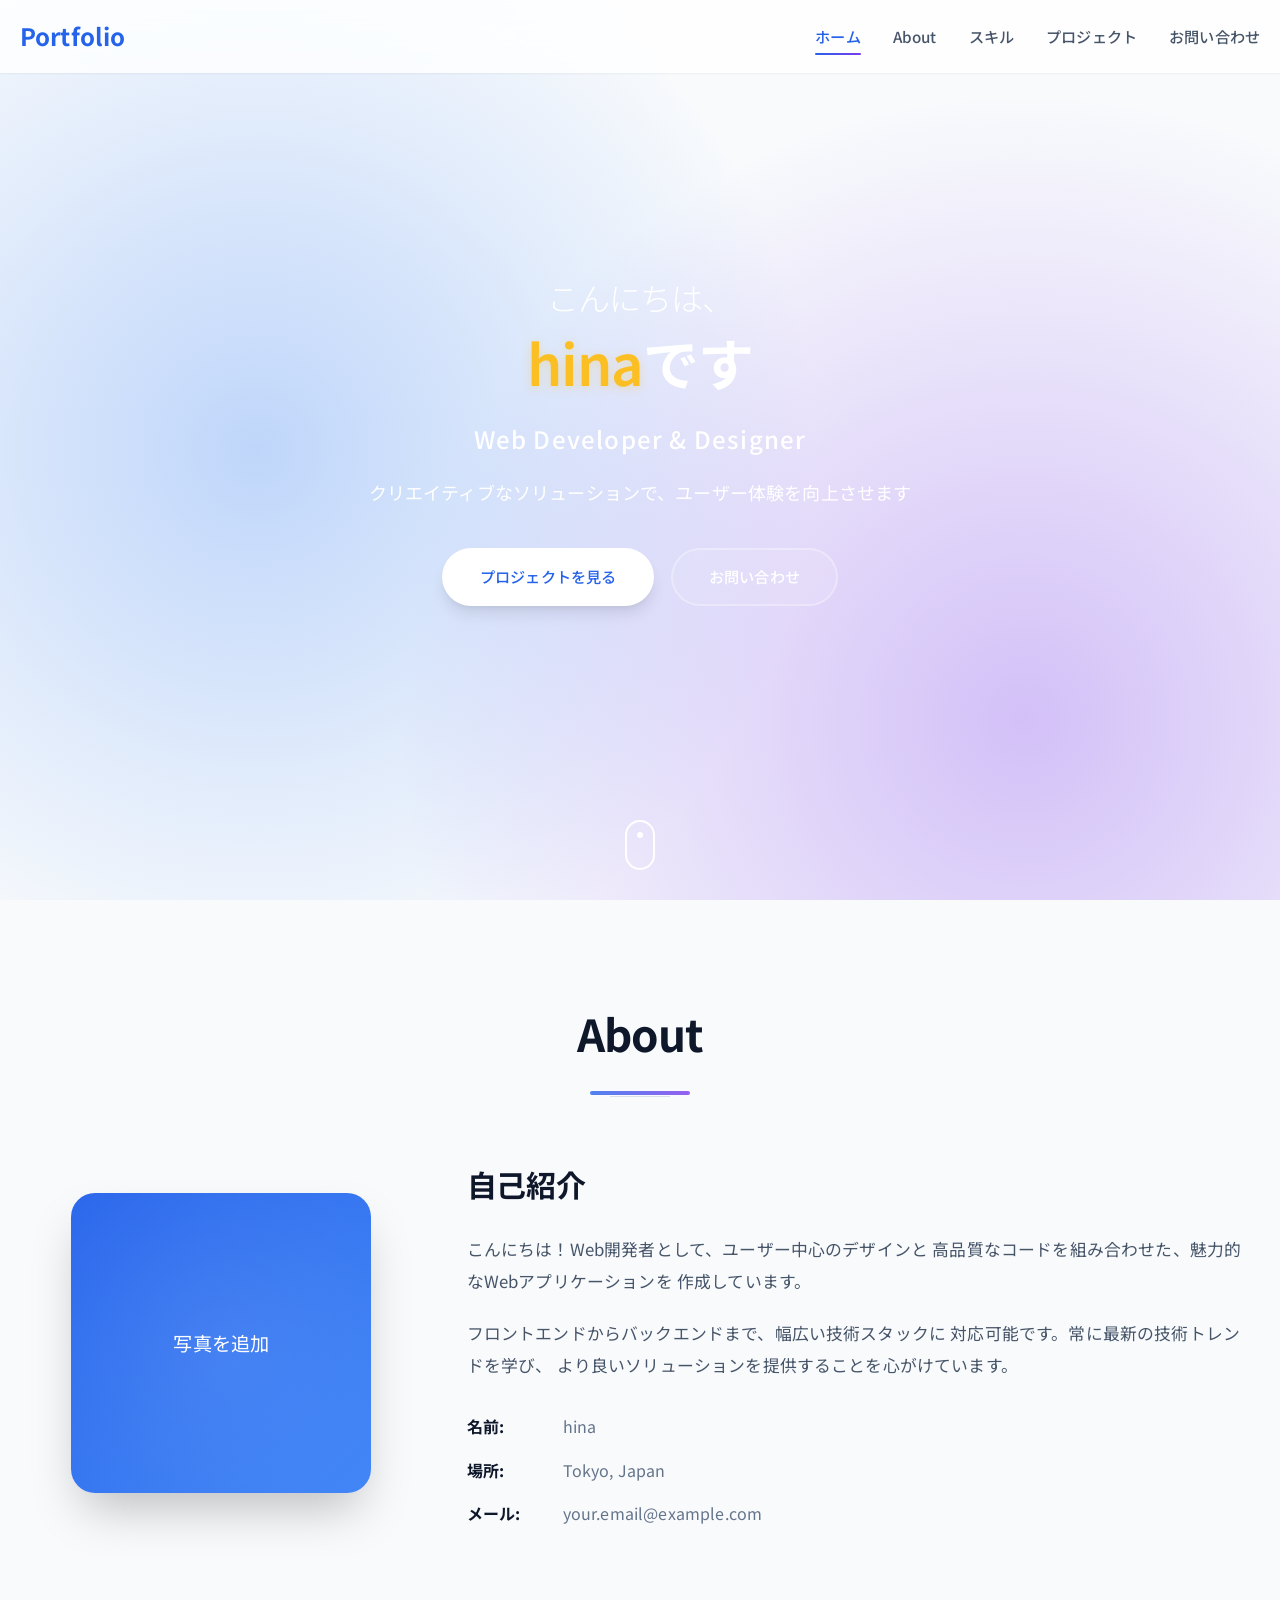
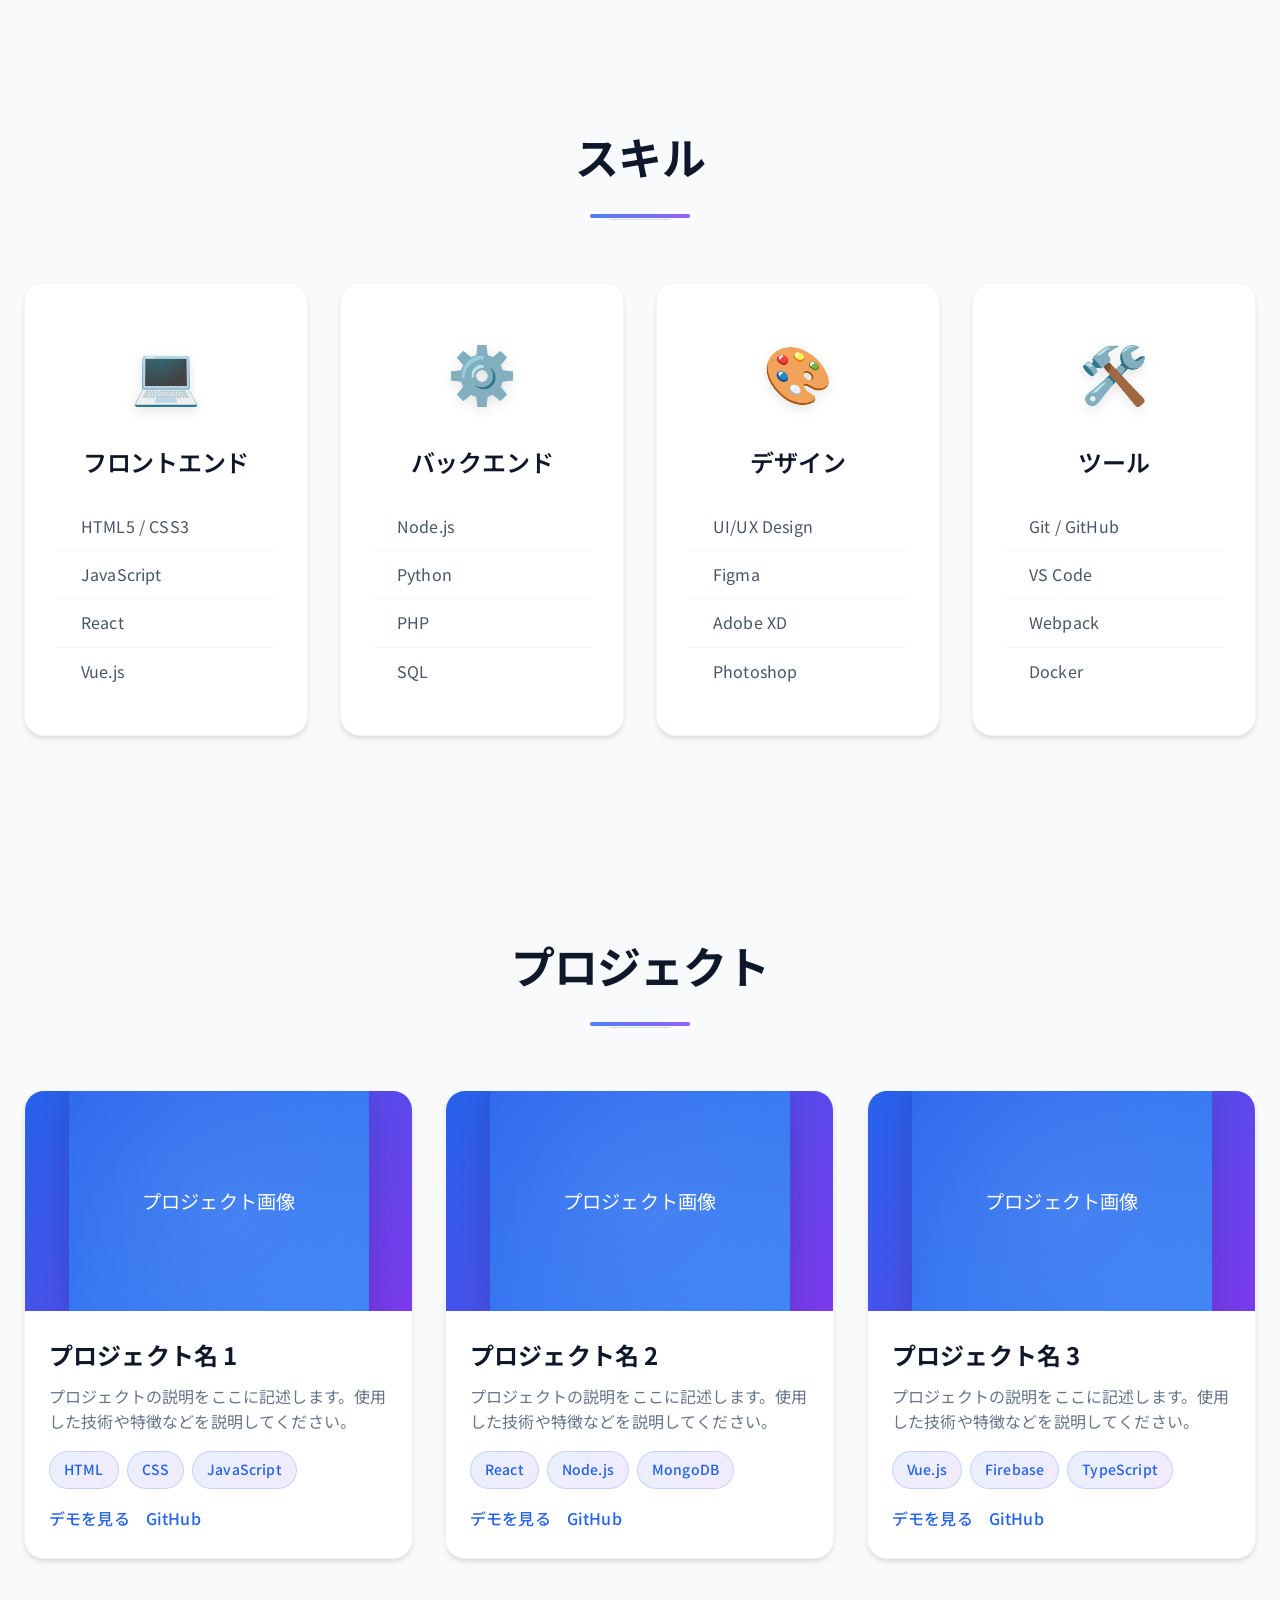
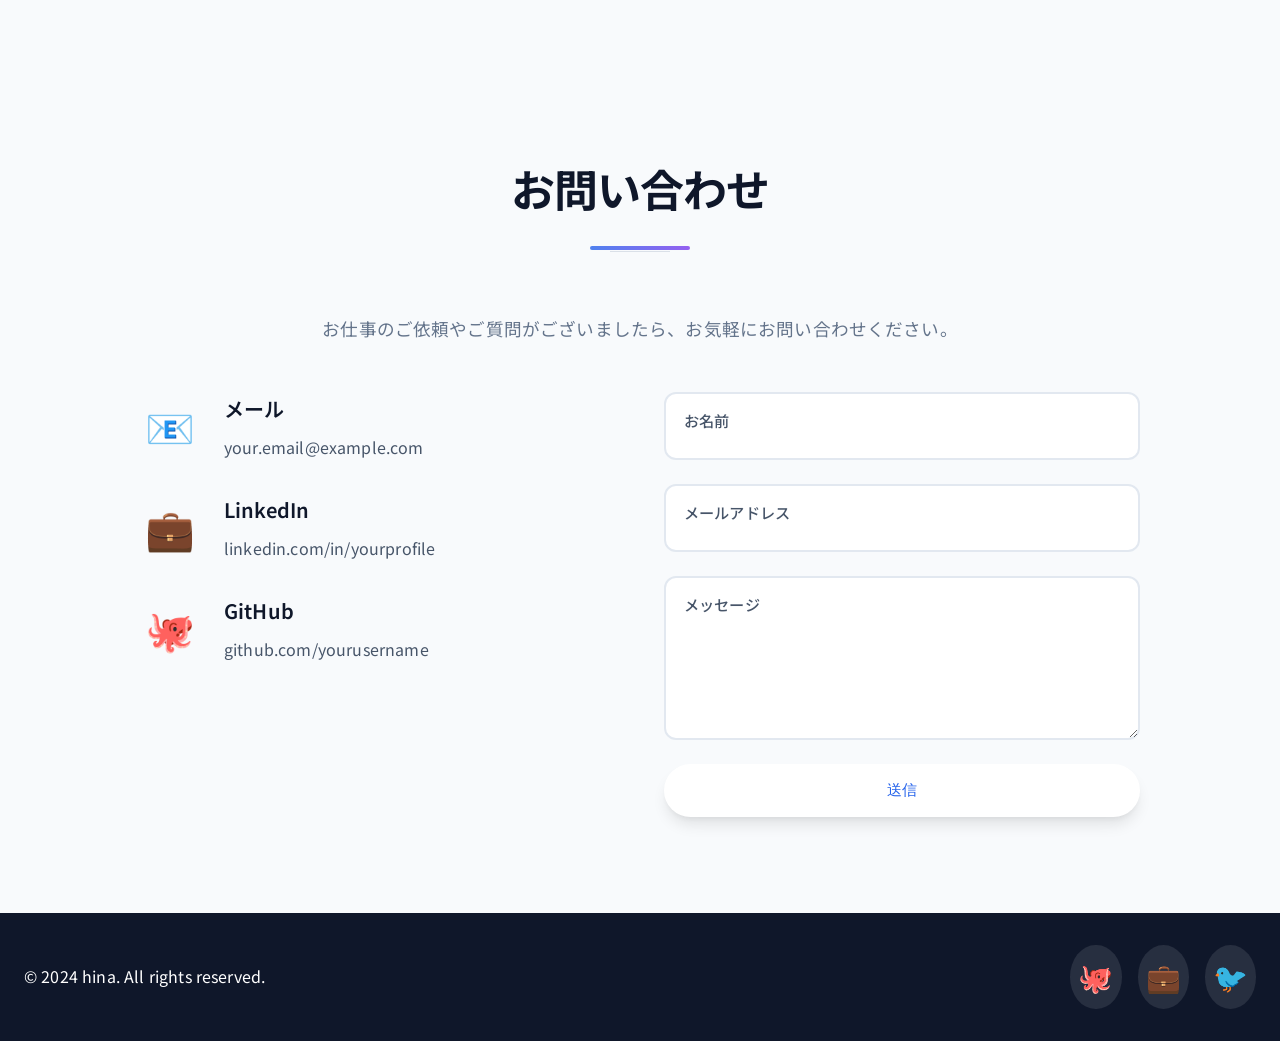
==== index.html @ 03d4de81 "first commit" ====
<!DOCTYPE html>
<html lang="ja">
<head>
    <meta charset="UTF-8">
    <meta name="viewport" content="width=device-width, initial-scale=1.0">
    <title>ポートフォリオ | hina</title>
    <link rel="stylesheet" href="styles.css">
    <link rel="preconnect" href="https://fonts.googleapis.com">
    <link rel="preconnect" href="https://fonts.gstatic.com" crossorigin>
    <link href="https://fonts.googleapis.com/css2?family=Noto+Sans+JP:wght@300;400;500;700&display=swap" rel="stylesheet">
</head>
<body>
    <!-- ナビゲーション -->
    <nav class="navbar">
        <div class="container">
            <div class="nav-brand">Portfolio</div>
            <ul class="nav-menu">
                <li><a href="#home">ホーム</a></li>
                <li><a href="#about">About</a></li>
                <li><a href="#skills">スキル</a></li>
                <li><a href="#projects">プロジェクト</a></li>
                <li><a href="#contact">お問い合わせ</a></li>
            </ul>
            <div class="hamburger">
                <span></span>
                <span></span>
                <span></span>
            </div>
        </div>
    </nav>

    <!-- ヒーローセクション -->
    <section id="home" class="hero">
        <div class="hero-content">
            <h1 class="hero-title">
                <span class="greeting">こんにちは、</span>
                <span class="name">hina</span>です
            </h1>
            <p class="hero-subtitle">Web Developer & Designer</p>
            <p class="hero-description">クリエイティブなソリューションで、ユーザー体験を向上させます</p>
            <div class="hero-buttons">
                <a href="#projects" class="btn btn-primary">プロジェクトを見る</a>
                <a href="#contact" class="btn btn-secondary">お問い合わせ</a>
            </div>
        </div>
        <div class="scroll-indicator">
            <span></span>
        </div>
    </section>

    <!-- Aboutセクション -->
    <section id="about" class="about">
        <div class="container">
            <h2 class="section-title">About</h2>
            <div class="about-content">
                <div class="about-image">
                    <div class="image-placeholder">
                        <span>写真を追加</span>
                    </div>
                </div>
                <div class="about-text">
                    <h3>自己紹介</h3>
                    <p>
                        こんにちは！Web開発者として、ユーザー中心のデザインと
                        高品質なコードを組み合わせた、魅力的なWebアプリケーションを
                        作成しています。
                    </p>
                    <p>
                        フロントエンドからバックエンドまで、幅広い技術スタックに
                        対応可能です。常に最新の技術トレンドを学び、
                        より良いソリューションを提供することを心がけています。
                    </p>
                    <div class="about-info">
                        <div class="info-item">
                            <strong>名前:</strong>
                            <span>hina</span>
                        </div>
                        <div class="info-item">
                            <strong>場所:</strong>
                            <span>Tokyo, Japan</span>
                        </div>
                        <div class="info-item">
                            <strong>メール:</strong>
                            <span>your.email@example.com</span>
                        </div>
                    </div>
                </div>
            </div>
        </div>
    </section>

    <!-- Skillsセクション -->
    <section id="skills" class="skills">
        <div class="container">
            <h2 class="section-title">スキル</h2>
            <div class="skills-grid">
                <div class="skill-card">
                    <div class="skill-icon">💻</div>
                    <h3>フロントエンド</h3>
                    <ul>
                        <li>HTML5 / CSS3</li>
                        <li>JavaScript</li>
                        <li>React</li>
                        <li>Vue.js</li>
                    </ul>
                </div>
                <div class="skill-card">
                    <div class="skill-icon">⚙️</div>
                    <h3>バックエンド</h3>
                    <ul>
                        <li>Node.js</li>
                        <li>Python</li>
                        <li>PHP</li>
                        <li>SQL</li>
                    </ul>
                </div>
                <div class="skill-card">
                    <div class="skill-icon">🎨</div>
                    <h3>デザイン</h3>
                    <ul>
                        <li>UI/UX Design</li>
                        <li>Figma</li>
                        <li>Adobe XD</li>
                        <li>Photoshop</li>
                    </ul>
                </div>
                <div class="skill-card">
                    <div class="skill-icon">🛠️</div>
                    <h3>ツール</h3>
                    <ul>
                        <li>Git / GitHub</li>
                        <li>VS Code</li>
                        <li>Webpack</li>
                        <li>Docker</li>
                    </ul>
                </div>
            </div>
        </div>
    </section>

    <!-- Projectsセクション -->
    <section id="projects" class="projects">
        <div class="container">
            <h2 class="section-title">プロジェクト</h2>
            <div class="projects-grid">
                <div class="project-card">
                    <div class="project-image">
                        <div class="image-placeholder">プロジェクト画像</div>
                    </div>
                    <div class="project-content">
                        <h3>プロジェクト名 1</h3>
                        <p>プロジェクトの説明をここに記述します。使用した技術や特徴などを説明してください。</p>
                        <div class="project-tags">
                            <span class="tag">HTML</span>
                            <span class="tag">CSS</span>
                            <span class="tag">JavaScript</span>
                        </div>
                        <div class="project-links">
                            <a href="#" class="project-link">デモを見る</a>
                            <a href="#" class="project-link">GitHub</a>
                        </div>
                    </div>
                </div>
                <div class="project-card">
                    <div class="project-image">
                        <div class="image-placeholder">プロジェクト画像</div>
                    </div>
                    <div class="project-content">
                        <h3>プロジェクト名 2</h3>
                        <p>プロジェクトの説明をここに記述します。使用した技術や特徴などを説明してください。</p>
                        <div class="project-tags">
                            <span class="tag">React</span>
                            <span class="tag">Node.js</span>
                            <span class="tag">MongoDB</span>
                        </div>
                        <div class="project-links">
                            <a href="#" class="project-link">デモを見る</a>
                            <a href="#" class="project-link">GitHub</a>
                        </div>
                    </div>
                </div>
                <div class="project-card">
                    <div class="project-image">
                        <div class="image-placeholder">プロジェクト画像</div>
                    </div>
                    <div class="project-content">
                        <h3>プロジェクト名 3</h3>
                        <p>プロジェクトの説明をここに記述します。使用した技術や特徴などを説明してください。</p>
                        <div class="project-tags">
                            <span class="tag">Vue.js</span>
                            <span class="tag">Firebase</span>
                            <span class="tag">TypeScript</span>
                        </div>
                        <div class="project-links">
                            <a href="#" class="project-link">デモを見る</a>
                            <a href="#" class="project-link">GitHub</a>
                        </div>
                    </div>
                </div>
            </div>
        </div>
    </section>

    <!-- Contactセクション -->
    <section id="contact" class="contact">
        <div class="container">
            <h2 class="section-title">お問い合わせ</h2>
            <p class="contact-description">
                お仕事のご依頼やご質問がございましたら、お気軽にお問い合わせください。
            </p>
            <div class="contact-content">
                <div class="contact-info">
                    <div class="contact-item">
                        <div class="contact-icon">📧</div>
                        <div>
                            <h3>メール</h3>
                            <p>your.email@example.com</p>
                        </div>
                    </div>
                    <div class="contact-item">
                        <div class="contact-icon">💼</div>
                        <div>
                            <h3>LinkedIn</h3>
                            <p>linkedin.com/in/yourprofile</p>
                        </div>
                    </div>
                    <div class="contact-item">
                        <div class="contact-icon">🐙</div>
                        <div>
                            <h3>GitHub</h3>
                            <p>github.com/yourusername</p>
                        </div>
                    </div>
                </div>
                <form class="contact-form">
                    <div class="form-group">
                        <input type="text" id="name" name="name" placeholder=" " required>
                        <label for="name">お名前</label>
                    </div>
                    <div class="form-group">
                        <input type="email" id="email" name="email" placeholder=" " required>
                        <label for="email">メールアドレス</label>
                    </div>
                    <div class="form-group">
                        <textarea id="message" name="message" rows="5" placeholder=" " required></textarea>
                        <label for="message">メッセージ</label>
                    </div>
                    <button type="submit" class="btn btn-primary">送信</button>
                </form>
            </div>
        </div>
    </section>

    <!-- フッター -->
    <footer class="footer">
        <div class="container">
            <p>&copy; 2024 hina. All rights reserved.</p>
            <div class="social-links">
                <a href="#" aria-label="GitHub">🐙</a>
                <a href="#" aria-label="LinkedIn">💼</a>
                <a href="#" aria-label="Twitter">🐦</a>
            </div>
        </div>
    </footer>

    <script src="script.js"></script>
</body>
</html>
---- styles.css ----
/* リセット & ベーススタイル */
* {
    margin: 0;
    padding: 0;
    box-sizing: border-box;
}

:root {
    /* エレガントでプロフェッショナルなカラーパレット */
    --primary-color: #2563eb;
    --primary-dark: #1e40af;
    --primary-light: #3b82f6;
    --secondary-color: #7c3aed;
    --secondary-dark: #6d28d9;
    --accent-color: #f59e0b;
    --accent-light: #fbbf24;
    
    /* テキストカラー */
    --text-color: #0f172a;
    --text-secondary: #475569;
    --text-light: #64748b;
    --text-muted: #94a3b8;
    
    /* 背景カラー */
    --bg-color: #ffffff;
    --bg-light: #f8fafc;
    --bg-lighter: #f1f5f9;
    --bg-dark: #0f172a;
    --bg-dark-light: #1e293b;
    
    /* ボーダーとシャドウ */
    --border-color: #e2e8f0;
    --border-light: #f1f5f9;
    --shadow-sm: 0 1px 2px 0 rgba(0, 0, 0, 0.05);
    --shadow: 0 4px 6px -1px rgba(0, 0, 0, 0.1), 0 2px 4px -1px rgba(0, 0, 0, 0.06);
    --shadow-md: 0 10px 15px -3px rgba(0, 0, 0, 0.1), 0 4px 6px -2px rgba(0, 0, 0, 0.05);
    --shadow-lg: 0 20px 25px -5px rgba(0, 0, 0, 0.1), 0 10px 10px -5px rgba(0, 0, 0, 0.04);
    --shadow-xl: 0 25px 50px -12px rgba(0, 0, 0, 0.25);
    
    /* トランジション */
    --transition-fast: 0.15s ease;
    --transition-base: 0.3s ease;
    --transition-slow: 0.5s ease;
}

html {
    scroll-behavior: smooth;
}

body {
    font-family: 'Noto Sans JP', sans-serif;
    color: var(--text-color);
    line-height: 1.7;
    overflow-x: hidden;
    font-weight: 400;
    letter-spacing: 0.01em;
    -webkit-font-smoothing: antialiased;
    -moz-osx-font-smoothing: grayscale;
}

.container {
    max-width: 1280px;
    margin: 0 auto;
    padding: 0 24px;
}

/* ナビゲーション */
.navbar {
    position: fixed;
    top: 0;
    width: 100%;
    background: rgba(255, 255, 255, 0.8);
    backdrop-filter: blur(20px) saturate(180%);
    -webkit-backdrop-filter: blur(20px) saturate(180%);
    box-shadow: var(--shadow-sm);
    z-index: 1000;
    transition: all var(--transition-base);
    will-change: background-color, box-shadow;
}

.navbar.scrolled {
    background: rgba(255, 255, 255, 0.95);
    box-shadow: var(--shadow-md);
}

.navbar .container {
    display: flex;
    justify-content: space-between;
    align-items: center;
    padding: 1rem 20px;
}

.nav-brand {
    font-size: 1.5rem;
    font-weight: 700;
    color: var(--primary-color);
}

.nav-menu {
    display: flex;
    list-style: none;
    gap: 2rem;
}

.nav-menu a {
    text-decoration: none;
    color: var(--text-secondary);
    font-weight: 500;
    font-size: 0.95rem;
    transition: all var(--transition-base);
    position: relative;
    padding: 0.5rem 0;
}

.nav-menu a::after {
    content: '';
    position: absolute;
    bottom: 0;
    left: 50%;
    transform: translateX(-50%);
    width: 0;
    height: 2px;
    background: linear-gradient(90deg, var(--primary-color), var(--secondary-color));
    transition: width var(--transition-base), left var(--transition-base);
    border-radius: 2px;
}

.nav-menu a:hover,
.nav-menu a.active {
    color: var(--primary-color);
}

.nav-menu a:hover::after,
.nav-menu a.active::after {
    width: 100%;
    left: 0;
    transform: translateX(0);
}

.hamburger {
    display: none;
    flex-direction: column;
    cursor: pointer;
    gap: 4px;
}

.hamburger span {
    width: 25px;
    height: 3px;
    background: var(--text-color);
    transition: all 0.3s ease;
}

/* ヒーローセクション */
.hero {
    min-height: 100vh;
    display: flex;
    align-items: center;
    justify-content: center;
    background: linear-gradient(135deg, #1e3a8a 0%, #3730a3 50%, #581c87 100%);
    background-size: 200% 200%;
    animation: gradientShift 15s ease infinite;
    color: white;
    text-align: center;
    position: relative;
    padding-top: 80px;
    overflow: hidden;
}

.hero::before {
    content: '';
    position: absolute;
    top: 0;
    left: 0;
    right: 0;
    bottom: 0;
    background: radial-gradient(circle at 20% 50%, rgba(59, 130, 246, 0.3) 0%, transparent 50%),
                radial-gradient(circle at 80% 80%, rgba(124, 58, 237, 0.3) 0%, transparent 50%);
    animation: parallaxFloat 20s ease-in-out infinite;
}

@keyframes gradientShift {
    0%, 100% { background-position: 0% 50%; }
    50% { background-position: 100% 50%; }
}

@keyframes parallaxFloat {
    0%, 100% { transform: translate(0, 0) scale(1); }
    50% { transform: translate(-20px, -20px) scale(1.1); }
}

.hero-content {
    max-width: 800px;
    padding: 2rem;
    position: relative;
    z-index: 1;
}

.hero-title {
    opacity: 0;
    animation: fadeInUp 0.8s ease forwards;
}

.greeting {
    opacity: 0;
    animation: fadeInUp 0.8s ease 0.2s forwards;
}

.name {
    opacity: 0;
    animation: fadeInUp 0.8s ease 0.4s forwards;
}

.hero-subtitle {
    opacity: 0;
    animation: fadeInUp 0.8s ease 0.6s forwards;
}

.hero-description {
    opacity: 0;
    animation: fadeInUp 0.8s ease 0.8s forwards;
}

.hero-buttons {
    opacity: 0;
    animation: fadeInUp 0.8s ease 1s forwards;
}

.hero-title {
    font-size: clamp(2rem, 5vw, 3.5rem);
    font-weight: 700;
    margin-bottom: 1.5rem;
    line-height: 1.2;
    letter-spacing: -0.02em;
}

.greeting {
    display: block;
    font-size: clamp(1.25rem, 3vw, 2rem);
    font-weight: 300;
    margin-bottom: 0.75rem;
    opacity: 0.95;
}

.name {
    color: var(--accent-light);
    font-weight: 600;
    text-shadow: 0 2px 10px rgba(251, 191, 36, 0.3);
}

.hero-subtitle {
    font-size: clamp(1.125rem, 2.5vw, 1.5rem);
    margin-bottom: 1rem;
    opacity: 0.95;
    font-weight: 500;
    letter-spacing: 0.05em;
}

.hero-description {
    font-size: clamp(1rem, 2vw, 1.125rem);
    margin-bottom: 2.5rem;
    opacity: 0.9;
    line-height: 1.8;
    max-width: 600px;
    margin-left: auto;
    margin-right: auto;
}

.hero-buttons {
    display: flex;
    gap: 1rem;
    justify-content: center;
    flex-wrap: wrap;
}

.btn {
    padding: 0.875rem 2.25rem;
    border-radius: 50px;
    text-decoration: none;
    font-weight: 500;
    font-size: 0.95rem;
    transition: all var(--transition-base);
    display: inline-block;
    border: 2px solid transparent;
    position: relative;
    overflow: hidden;
    will-change: transform;
}

.btn::before {
    content: '';
    position: absolute;
    top: 50%;
    left: 50%;
    width: 0;
    height: 0;
    border-radius: 50%;
    background: rgba(255, 255, 255, 0.2);
    transform: translate(-50%, -50%);
    transition: width 0.6s ease, height 0.6s ease;
}

.btn:hover::before {
    width: 300px;
    height: 300px;
}

.btn-primary {
    background: white;
    color: var(--primary-color);
    box-shadow: var(--shadow-md);
}

.btn-primary:hover {
    transform: translateY(-3px);
    box-shadow: var(--shadow-xl);
}

.btn-secondary {
    background: rgba(255, 255, 255, 0.1);
    color: white;
    border-color: rgba(255, 255, 255, 0.3);
    backdrop-filter: blur(10px);
}

.btn-secondary:hover {
    background: rgba(255, 255, 255, 0.2);
    border-color: white;
    transform: translateY(-3px);
    box-shadow: var(--shadow-lg);
}

.scroll-indicator {
    position: absolute;
    bottom: 30px;
    left: 50%;
    transform: translateX(-50%);
    animation: bounce 2s infinite;
}

.scroll-indicator span {
    display: block;
    width: 30px;
    height: 50px;
    border: 2px solid white;
    border-radius: 25px;
    position: relative;
}

.scroll-indicator span::before {
    content: '';
    position: absolute;
    top: 10px;
    left: 50%;
    transform: translateX(-50%);
    width: 6px;
    height: 6px;
    background: white;
    border-radius: 50%;
    animation: scroll 2s infinite;
}

/* セクション共通スタイル */
section {
    padding: 6rem 0;
    position: relative;
}

section:nth-child(even) {
    background: var(--bg-light);
}

.section-title {
    font-size: clamp(2rem, 4vw, 2.75rem);
    text-align: center;
    margin-bottom: 4rem;
    color: var(--text-color);
    position: relative;
    padding-bottom: 1.5rem;
    font-weight: 700;
    letter-spacing: -0.02em;
}

.section-title::after {
    content: '';
    position: absolute;
    bottom: 0;
    left: 50%;
    transform: translateX(-50%);
    width: 100px;
    height: 4px;
    background: linear-gradient(90deg, var(--primary-color), var(--secondary-color));
    border-radius: 2px;
    opacity: 0.8;
}

.section-title::before {
    content: '';
    position: absolute;
    bottom: -2px;
    left: 50%;
    transform: translateX(-50%);
    width: 60px;
    height: 1px;
    background: var(--text-muted);
    opacity: 0.3;
}

/* Aboutセクション */
.about {
    background: var(--bg-light);
}

.about-content {
    display: grid;
    grid-template-columns: 1fr 2fr;
    gap: 3rem;
    align-items: center;
}

.about-image {
    text-align: center;
}

.image-placeholder {
    width: 100%;
    max-width: 300px;
    aspect-ratio: 1;
    background: linear-gradient(135deg, var(--primary-color) 0%, var(--primary-light) 50%, var(--secondary-color) 100%);
    background-size: 200% 200%;
    animation: gradientShift 8s ease infinite;
    border-radius: 24px;
    display: flex;
    align-items: center;
    justify-content: center;
    color: white;
    font-size: 1.2rem;
    margin: 0 auto;
    box-shadow: var(--shadow-xl);
    position: relative;
    overflow: hidden;
}

.image-placeholder::before {
    content: '';
    position: absolute;
    top: -50%;
    left: -50%;
    width: 200%;
    height: 200%;
    background: radial-gradient(circle, rgba(255, 255, 255, 0.1) 0%, transparent 70%);
    animation: rotate 10s linear infinite;
}

@keyframes rotate {
    from { transform: rotate(0deg); }
    to { transform: rotate(360deg); }
}

.about-text h3 {
    font-size: clamp(1.5rem, 3vw, 1.875rem);
    margin-bottom: 1.5rem;
    color: var(--text-color);
    font-weight: 700;
    letter-spacing: -0.01em;
}

.about-text p {
    margin-bottom: 1.25rem;
    color: var(--text-secondary);
    line-height: 1.9;
    font-size: 1.05rem;
}

.about-info {
    margin-top: 2rem;
    display: flex;
    flex-direction: column;
    gap: 1rem;
}

.info-item {
    display: flex;
    gap: 1rem;
}

.info-item strong {
    min-width: 80px;
    color: var(--text-color);
}

.info-item span {
    color: var(--text-light);
}

/* Skillsセクション */
.skills-grid {
    display: grid;
    grid-template-columns: repeat(auto-fit, minmax(250px, 1fr));
    gap: 2rem;
}

.skill-card {
    background: white;
    padding: 2.5rem 2rem;
    border-radius: 20px;
    box-shadow: var(--shadow);
    border: 1px solid var(--border-light);
    transition: all var(--transition-base);
    text-align: center;
    position: relative;
    overflow: hidden;
    will-change: transform;
}

.skill-card::before {
    content: '';
    position: absolute;
    top: 0;
    left: -100%;
    width: 100%;
    height: 100%;
    background: linear-gradient(90deg, transparent, rgba(37, 99, 235, 0.05), transparent);
    transition: left 0.5s ease;
}

.skill-card:hover::before {
    left: 100%;
}

.skill-card:hover {
    transform: translateY(-8px) scale(1.02);
    box-shadow: var(--shadow-xl);
    border-color: var(--primary-light);
}

.skill-icon {
    font-size: 3.5rem;
    margin-bottom: 1.5rem;
    display: inline-block;
    transition: transform var(--transition-base);
    filter: drop-shadow(0 4px 6px rgba(0, 0, 0, 0.1));
}

.skill-card:hover .skill-icon {
    transform: scale(1.1) rotate(5deg);
}

.skill-card h3 {
    font-size: 1.5rem;
    margin-bottom: 1.25rem;
    color: var(--text-color);
    font-weight: 600;
    letter-spacing: -0.01em;
}

.skill-card ul {
    list-style: none;
    text-align: left;
}

.skill-card li {
    padding: 0.625rem 0;
    color: var(--text-secondary);
    border-bottom: 1px solid var(--border-light);
    transition: all var(--transition-fast);
    position: relative;
    padding-left: 1.5rem;
}

.skill-card li::before {
    content: '▸';
    position: absolute;
    left: 0;
    color: var(--primary-color);
    opacity: 0;
    transition: opacity var(--transition-fast);
}

.skill-card:hover li::before {
    opacity: 1;
}

.skill-card:hover li {
    padding-left: 1.75rem;
    color: var(--text-color);
}

.skill-card li:last-child {
    border-bottom: none;
}

/* Projectsセクション */
.projects {
    background: var(--bg-light);
}

.projects-grid {
    display: grid;
    grid-template-columns: repeat(auto-fit, minmax(350px, 1fr));
    gap: 2rem;
}

.project-card {
    background: white;
    border-radius: 20px;
    overflow: hidden;
    box-shadow: var(--shadow);
    border: 1px solid var(--border-light);
    transition: all var(--transition-base);
    position: relative;
    will-change: transform;
}

.project-card::after {
    content: '';
    position: absolute;
    top: 0;
    left: 0;
    right: 0;
    bottom: 0;
    background: linear-gradient(135deg, rgba(37, 99, 235, 0.05), rgba(124, 58, 237, 0.05));
    opacity: 0;
    transition: opacity var(--transition-base);
    pointer-events: none;
}

.project-card:hover {
    transform: translateY(-8px) scale(1.01);
    box-shadow: var(--shadow-xl);
    border-color: var(--primary-light);
}

.project-card:hover::after {
    opacity: 1;
}

.project-image {
    width: 100%;
    height: 220px;
    background: linear-gradient(135deg, var(--primary-color), var(--secondary-color));
    display: flex;
    align-items: center;
    justify-content: center;
    color: white;
    font-size: 1.2rem;
    position: relative;
    overflow: hidden;
}

.project-image::before {
    content: '';
    position: absolute;
    top: 0;
    left: 0;
    right: 0;
    bottom: 0;
    background: rgba(0, 0, 0, 0.2);
    opacity: 0;
    transition: opacity var(--transition-base);
}

.project-card:hover .project-image::before {
    opacity: 1;
}

.project-content {
    padding: 1.5rem;
}

.project-content h3 {
    font-size: 1.5rem;
    margin-bottom: 0.5rem;
    color: var(--text-color);
}

.project-content p {
    color: var(--text-light);
    margin-bottom: 1rem;
    line-height: 1.6;
}

.project-tags {
    display: flex;
    flex-wrap: wrap;
    gap: 0.5rem;
    margin-bottom: 1rem;
}

.tag {
    background: linear-gradient(135deg, rgba(37, 99, 235, 0.1), rgba(124, 58, 237, 0.1));
    color: var(--primary-color);
    padding: 0.375rem 0.875rem;
    border-radius: 20px;
    font-size: 0.875rem;
    font-weight: 500;
    border: 1px solid rgba(37, 99, 235, 0.2);
    transition: all var(--transition-fast);
}

.project-card:hover .tag {
    background: linear-gradient(135deg, rgba(37, 99, 235, 0.15), rgba(124, 58, 237, 0.15));
    border-color: rgba(37, 99, 235, 0.3);
    transform: translateY(-1px);
}

.project-links {
    display: flex;
    gap: 1rem;
}

.project-link {
    color: var(--primary-color);
    text-decoration: none;
    font-weight: 500;
    transition: all var(--transition-base);
    position: relative;
    padding-bottom: 2px;
}

.project-link::after {
    content: '';
    position: absolute;
    bottom: 0;
    left: 0;
    width: 0;
    height: 2px;
    background: linear-gradient(90deg, var(--primary-color), var(--secondary-color));
    transition: width var(--transition-base);
}

.project-link:hover {
    color: var(--secondary-color);
}

.project-link:hover::after {
    width: 100%;
}

/* Contactセクション */
.contact-content {
    display: grid;
    grid-template-columns: 1fr 1fr;
    gap: 3rem;
    max-width: 1000px;
    margin: 0 auto;
}

.contact-description {
    text-align: center;
    color: var(--text-light);
    margin-bottom: 3rem;
    font-size: 1.1rem;
}

.contact-info {
    display: flex;
    flex-direction: column;
    gap: 2rem;
}

.contact-item {
    display: flex;
    gap: 1.5rem;
    align-items: flex-start;
}

.contact-icon {
    font-size: 2.5rem;
    min-width: 60px;
    display: flex;
    align-items: center;
    justify-content: center;
    transition: transform var(--transition-base);
}

.contact-item:hover .contact-icon {
    transform: scale(1.1) rotate(5deg);
}

.contact-item h3 {
    font-size: 1.25rem;
    margin-bottom: 0.5rem;
    color: var(--text-color);
    font-weight: 600;
}

.contact-item p {
    color: var(--text-secondary);
    transition: color var(--transition-base);
}

.contact-item:hover p {
    color: var(--primary-color);
}

.contact-form {
    display: flex;
    flex-direction: column;
    gap: 1.5rem;
}

.form-group {
    display: flex;
    flex-direction: column;
    gap: 0.5rem;
    position: relative;
}

.form-group label {
    font-weight: 500;
    color: var(--text-secondary);
    font-size: 0.95rem;
    transition: all var(--transition-base);
    position: absolute;
    left: 1rem;
    top: 1rem;
    pointer-events: none;
    background: var(--bg-color);
    padding: 0 0.25rem;
    transform-origin: left top;
    z-index: 1;
}

.form-group.focused label,
.form-group input:valid ~ label,
.form-group textarea:valid ~ label,
.form-group input:focus ~ label,
.form-group textarea:focus ~ label {
    color: var(--primary-color);
    transform: translateY(-1.5rem) scale(0.85);
    font-weight: 600;
}

.form-group input:not(:placeholder-shown) ~ label,
.form-group textarea:not(:placeholder-shown) ~ label {
    transform: translateY(-1.5rem) scale(0.85);
}

.form-group input,
.form-group textarea {
    padding: 1rem;
    padding-top: 1.5rem;
    border: 2px solid var(--border-color);
    border-radius: 12px;
    font-family: inherit;
    font-size: 1rem;
    transition: all var(--transition-base);
    background: var(--bg-color);
    width: 100%;
    will-change: border-color, box-shadow, transform;
}

.form-group input::placeholder,
.form-group textarea::placeholder {
    opacity: 0;
    transition: opacity var(--transition-base);
}

.form-group input:focus::placeholder,
.form-group textarea:focus::placeholder {
    opacity: 0.5;
}

.form-group input:focus,
.form-group textarea:focus {
    outline: none;
    border-color: var(--primary-color);
    box-shadow: 0 0 0 4px rgba(37, 99, 235, 0.1);
    transform: translateY(-2px);
}

.form-group.focused input,
.form-group.focused textarea {
    border-color: var(--primary-color);
    box-shadow: 0 0 0 4px rgba(37, 99, 235, 0.1);
}

.form-group input:valid:not(:focus),
.form-group textarea:valid:not(:focus) {
    border-color: var(--primary-light);
}

.form-group textarea {
    resize: vertical;
}

/* フッター */
.footer {
    background: var(--bg-dark);
    color: white;
    padding: 2rem 0;
    text-align: center;
}

.footer .container {
    display: flex;
    justify-content: space-between;
    align-items: center;
    flex-wrap: wrap;
    gap: 1rem;
}

.social-links {
    display: flex;
    gap: 1rem;
}

.social-links a {
    font-size: 1.75rem;
    text-decoration: none;
    transition: all var(--transition-base);
    display: inline-block;
    padding: 0.5rem;
    border-radius: 50%;
    background: rgba(255, 255, 255, 0.1);
}

.social-links a:hover {
    transform: scale(1.15) translateY(-2px);
    background: rgba(255, 255, 255, 0.2);
    box-shadow: 0 4px 12px rgba(0, 0, 0, 0.2);
}

/* アニメーション */
@keyframes fadeInUp {
    from {
        opacity: 0;
        transform: translateY(40px);
    }
    to {
        opacity: 1;
        transform: translateY(0);
    }
}

@keyframes fadeIn {
    from {
        opacity: 0;
    }
    to {
        opacity: 1;
    }
}

@keyframes slideInLeft {
    from {
        opacity: 0;
        transform: translateX(-30px);
    }
    to {
        opacity: 1;
        transform: translateX(0);
    }
}

@keyframes slideInRight {
    from {
        opacity: 0;
        transform: translateX(30px);
    }
    to {
        opacity: 1;
        transform: translateX(0);
    }
}

/* アニメーション用のユーティリティクラス */
.fade-in-up {
    opacity: 0;
    transform: translateY(40px);
    transition: opacity 0.8s ease, transform 0.8s ease;
}

.fade-in-up.visible {
    opacity: 1;
    transform: translateY(0);
}

.slide-in-left {
    opacity: 0;
    transform: translateX(-30px);
    transition: opacity 0.8s ease, transform 0.8s ease;
}

.slide-in-left.visible {
    opacity: 1;
    transform: translateX(0);
}

.slide-in-right {
    opacity: 0;
    transform: translateX(30px);
    transition: opacity 0.8s ease, transform 0.8s ease;
}

.slide-in-right.visible {
    opacity: 1;
    transform: translateX(0);
}

@keyframes bounce {
    0%, 20%, 50%, 80%, 100% {
        transform: translateX(-50%) translateY(0);
    }
    40% {
        transform: translateX(-50%) translateY(-10px);
    }
    60% {
        transform: translateX(-50%) translateY(-5px);
    }
}

@keyframes scroll {
    0% {
        opacity: 1;
        transform: translateX(-50%) translateY(0);
    }
    100% {
        opacity: 0;
        transform: translateX(-50%) translateY(20px);
    }
}

/* パフォーマンス最適化 */
.skill-card,
.project-card,
.btn {
    will-change: transform;
}

/* レスポンシブデザイン */
@media (max-width: 768px) {
    section {
        padding: 4rem 0;
    }

    .nav-menu {
        position: fixed;
        left: -100%;
        top: 70px;
        flex-direction: column;
        background: white;
        width: 100%;
        text-align: center;
        transition: 0.3s;
        box-shadow: var(--shadow);
        padding: 2rem 0;
    }

    .nav-menu.active {
        left: 0;
    }

    .hamburger {
        display: flex;
    }

    .hero-title {
        font-size: 2.5rem;
    }

    .greeting {
        font-size: 1.5rem;
    }

    .about-content {
        grid-template-columns: 1fr;
    }

    .contact-content {
        grid-template-columns: 1fr;
    }

    .projects-grid {
        grid-template-columns: 1fr;
    }

    .footer .container {
        flex-direction: column;
    }

    .form-group label {
        font-size: 0.875rem;
    }
}

@media (max-width: 480px) {
    .hero-title {
        font-size: 2rem;
    }

    .section-title {
        font-size: 2rem;
    }

    .hero-buttons {
        flex-direction: column;
    }

    .btn {
        width: 100%;
        text-align: center;
    }
}
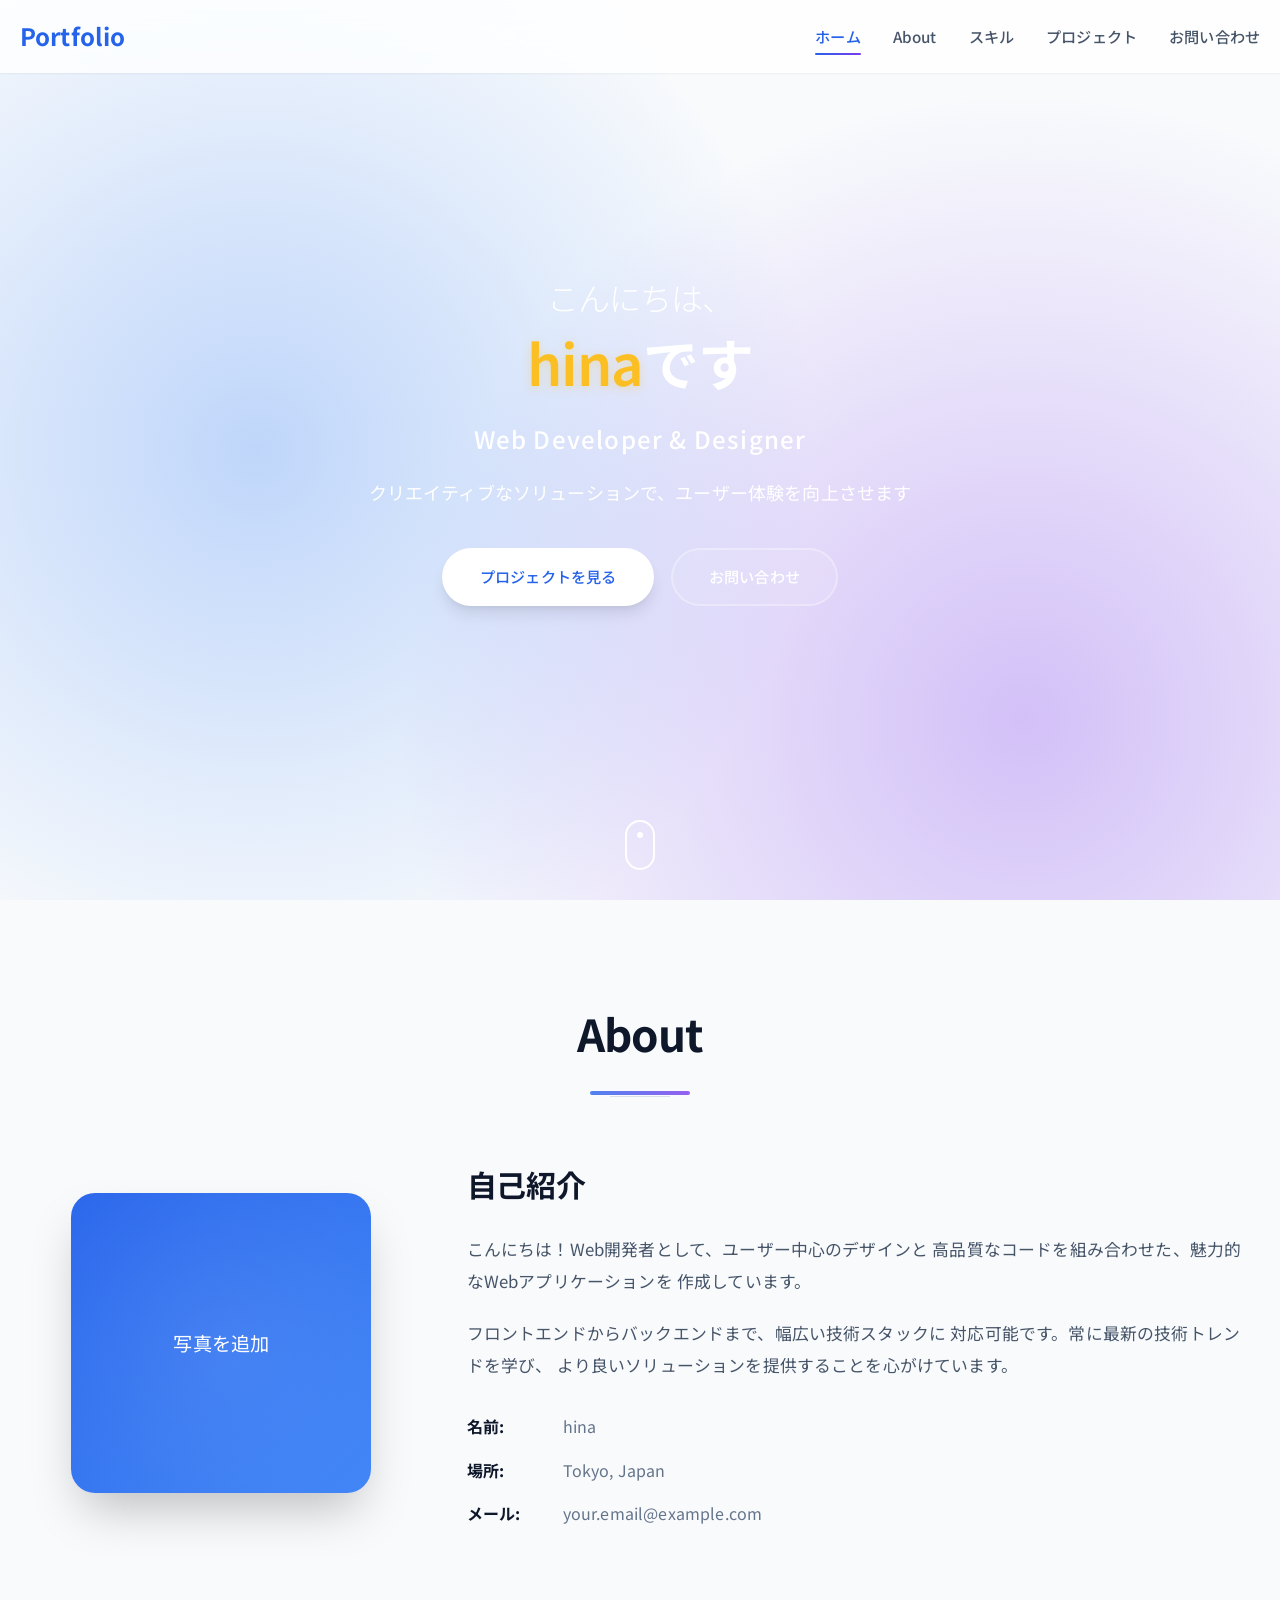
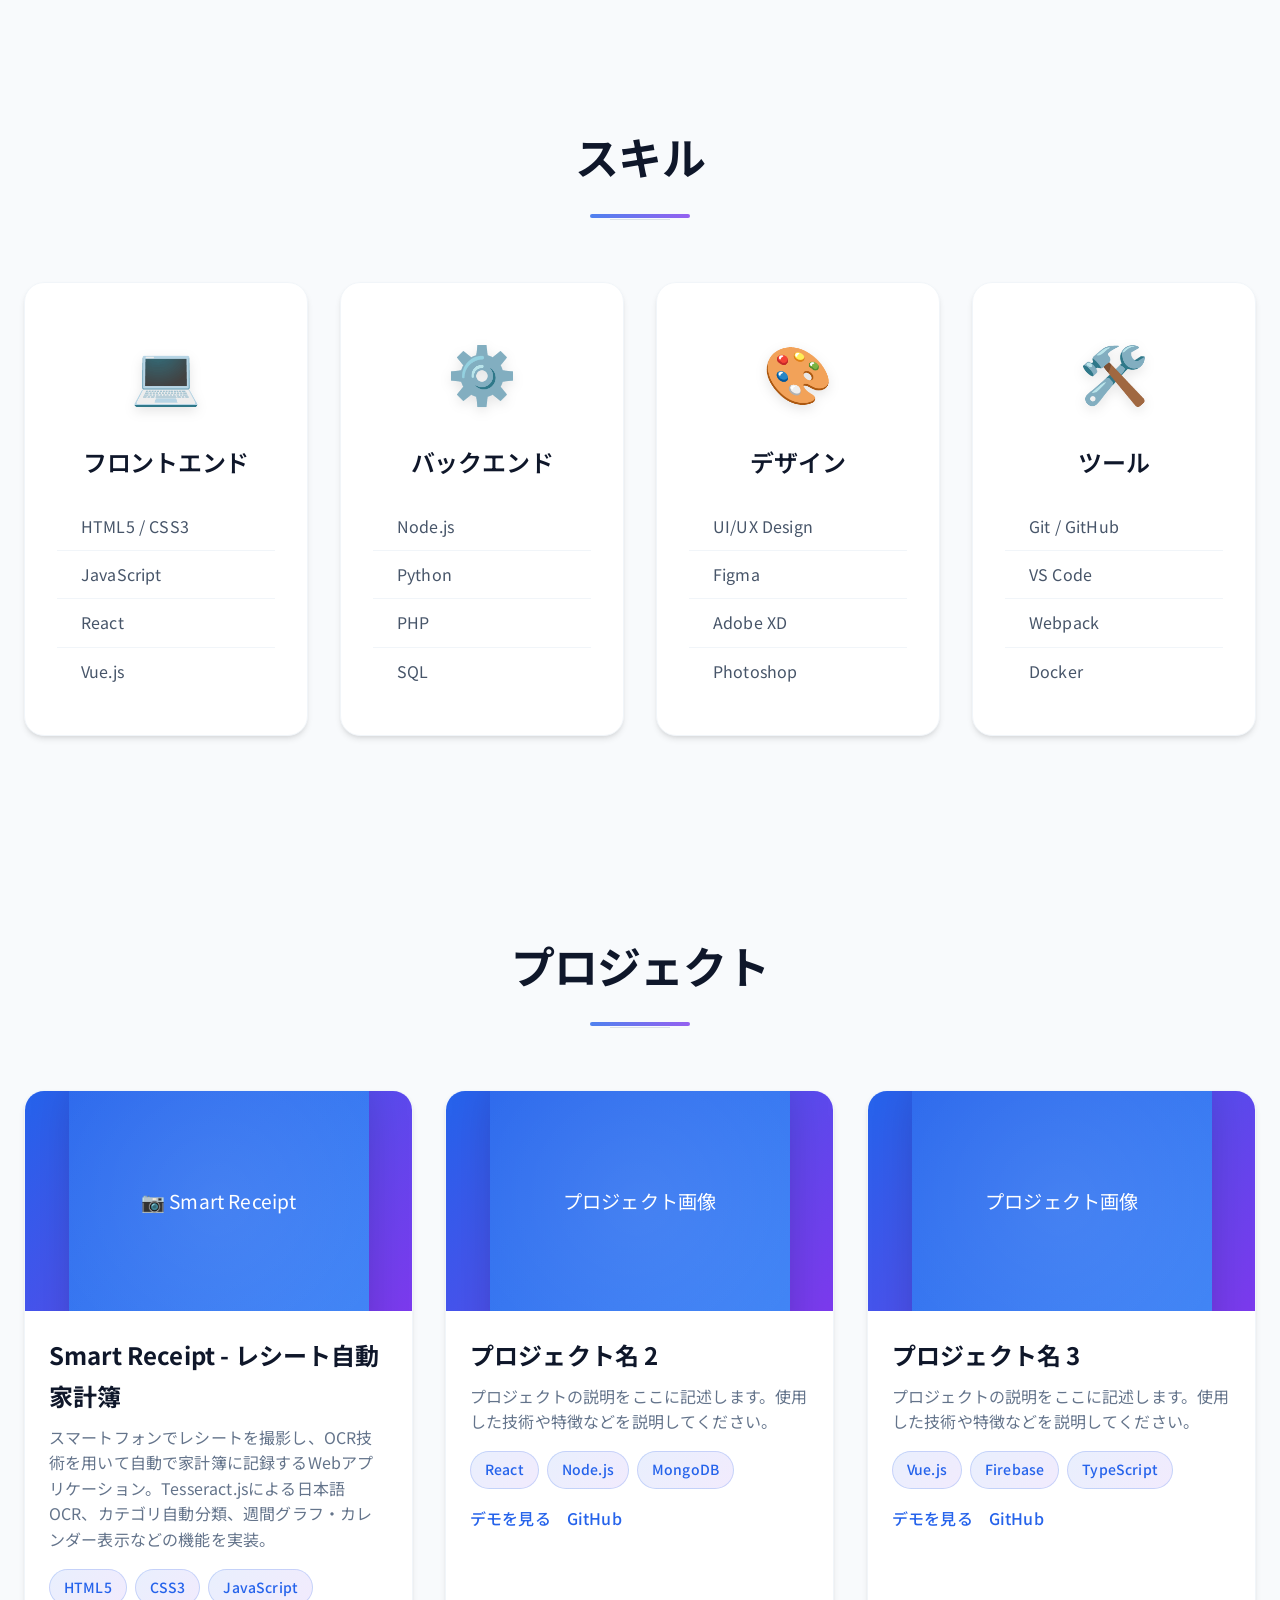
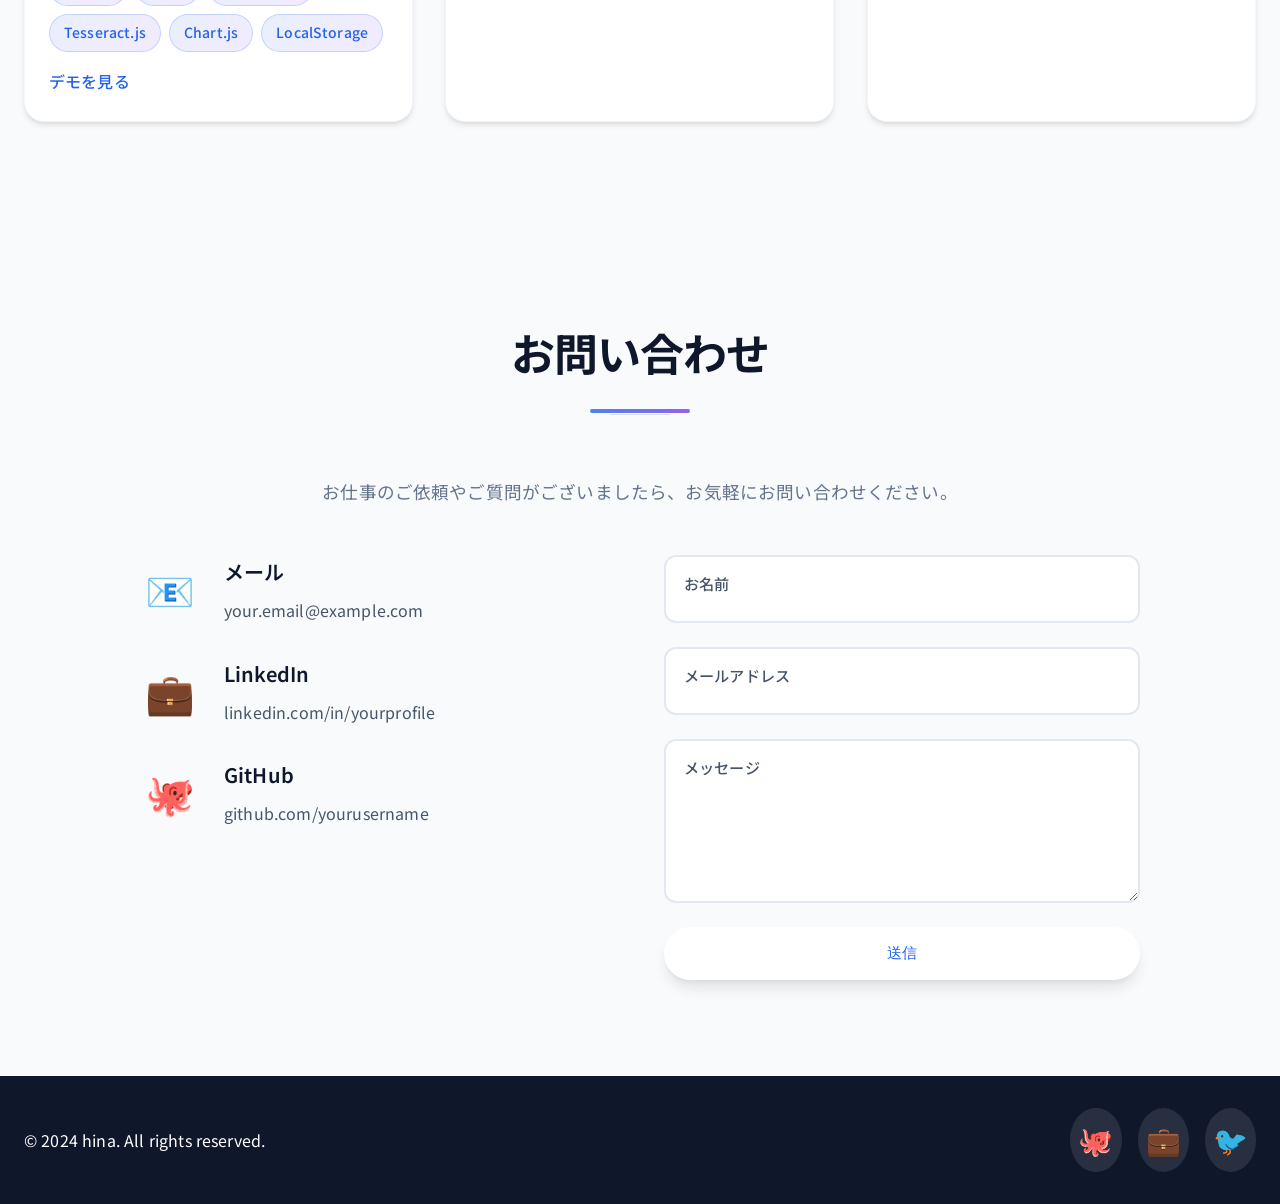
==== commit 17f7bb50: "feat: Smart Receiptアプリの実装 - レシートOCR自動読み取り機能の実装 - Tesseract.jsを使用した日本語OCR処理 - 日付金額店舗名の自動抽出ロジック - カテゴリ" ====
--- a/index.html
+++ b/index.html
@@ -145,19 +145,21 @@
             <div class="projects-grid">
                 <div class="project-card">
                     <div class="project-image">
-                        <div class="image-placeholder">プロジェクト画像</div>
+                        <div class="image-placeholder">📷 Smart Receipt</div>
                     </div>
                     <div class="project-content">
-                        <h3>プロジェクト名 1</h3>
-                        <p>プロジェクトの説明をここに記述します。使用した技術や特徴などを説明してください。</p>
+                        <h3>Smart Receipt - レシート自動家計簿</h3>
+                        <p>スマートフォンでレシートを撮影し、OCR技術を用いて自動で家計簿に記録するWebアプリケーション。Tesseract.jsによる日本語OCR、カテゴリ自動分類、週間グラフ・カレンダー表示などの機能を実装。</p>
                         <div class="project-tags">
-                            <span class="tag">HTML</span>
-                            <span class="tag">CSS</span>
+                            <span class="tag">HTML5</span>
+                            <span class="tag">CSS3</span>
                             <span class="tag">JavaScript</span>
+                            <span class="tag">Tesseract.js</span>
+                            <span class="tag">Chart.js</span>
+                            <span class="tag">LocalStorage</span>
                         </div>
                         <div class="project-links">
-                            <a href="#" class="project-link">デモを見る</a>
-                            <a href="#" class="project-link">GitHub</a>
+                            <a href="apps/receipt-ocr/index.html" class="project-link">デモを見る</a>
                         </div>
                     </div>
                 </div>
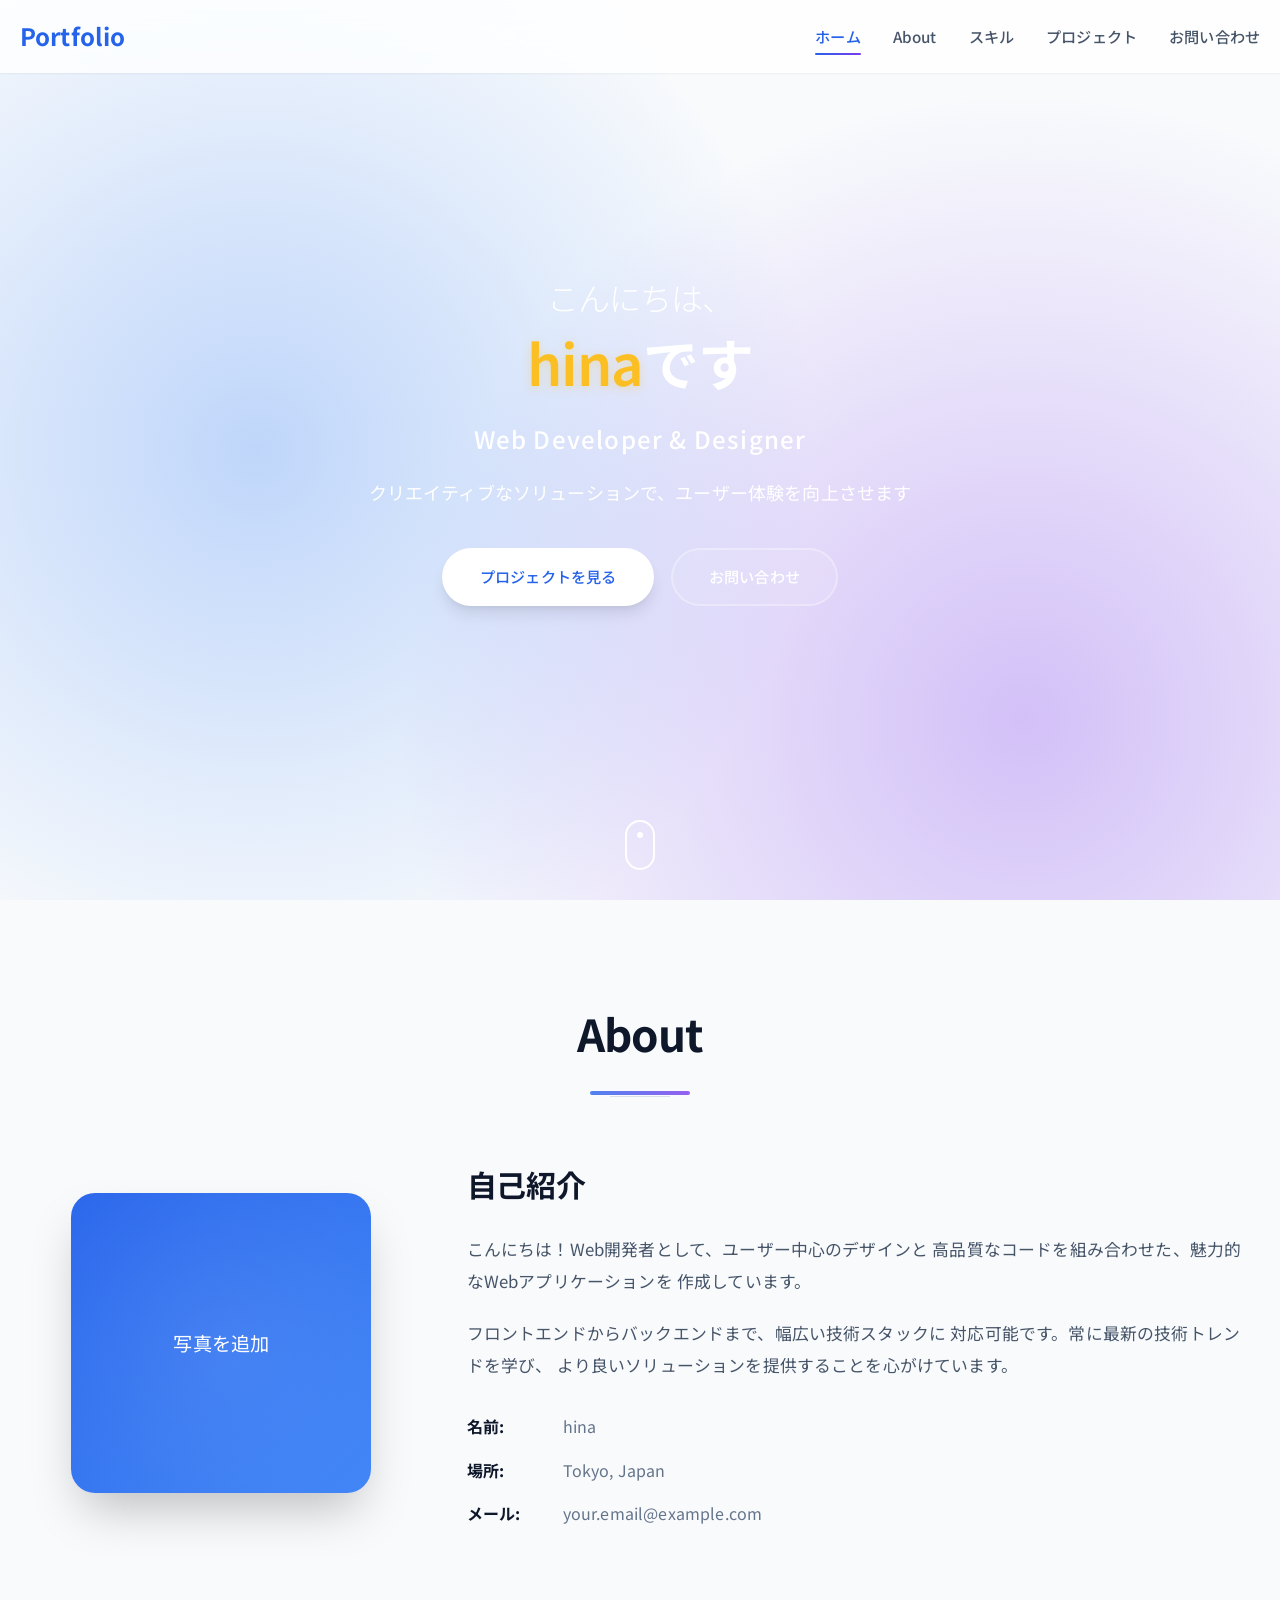
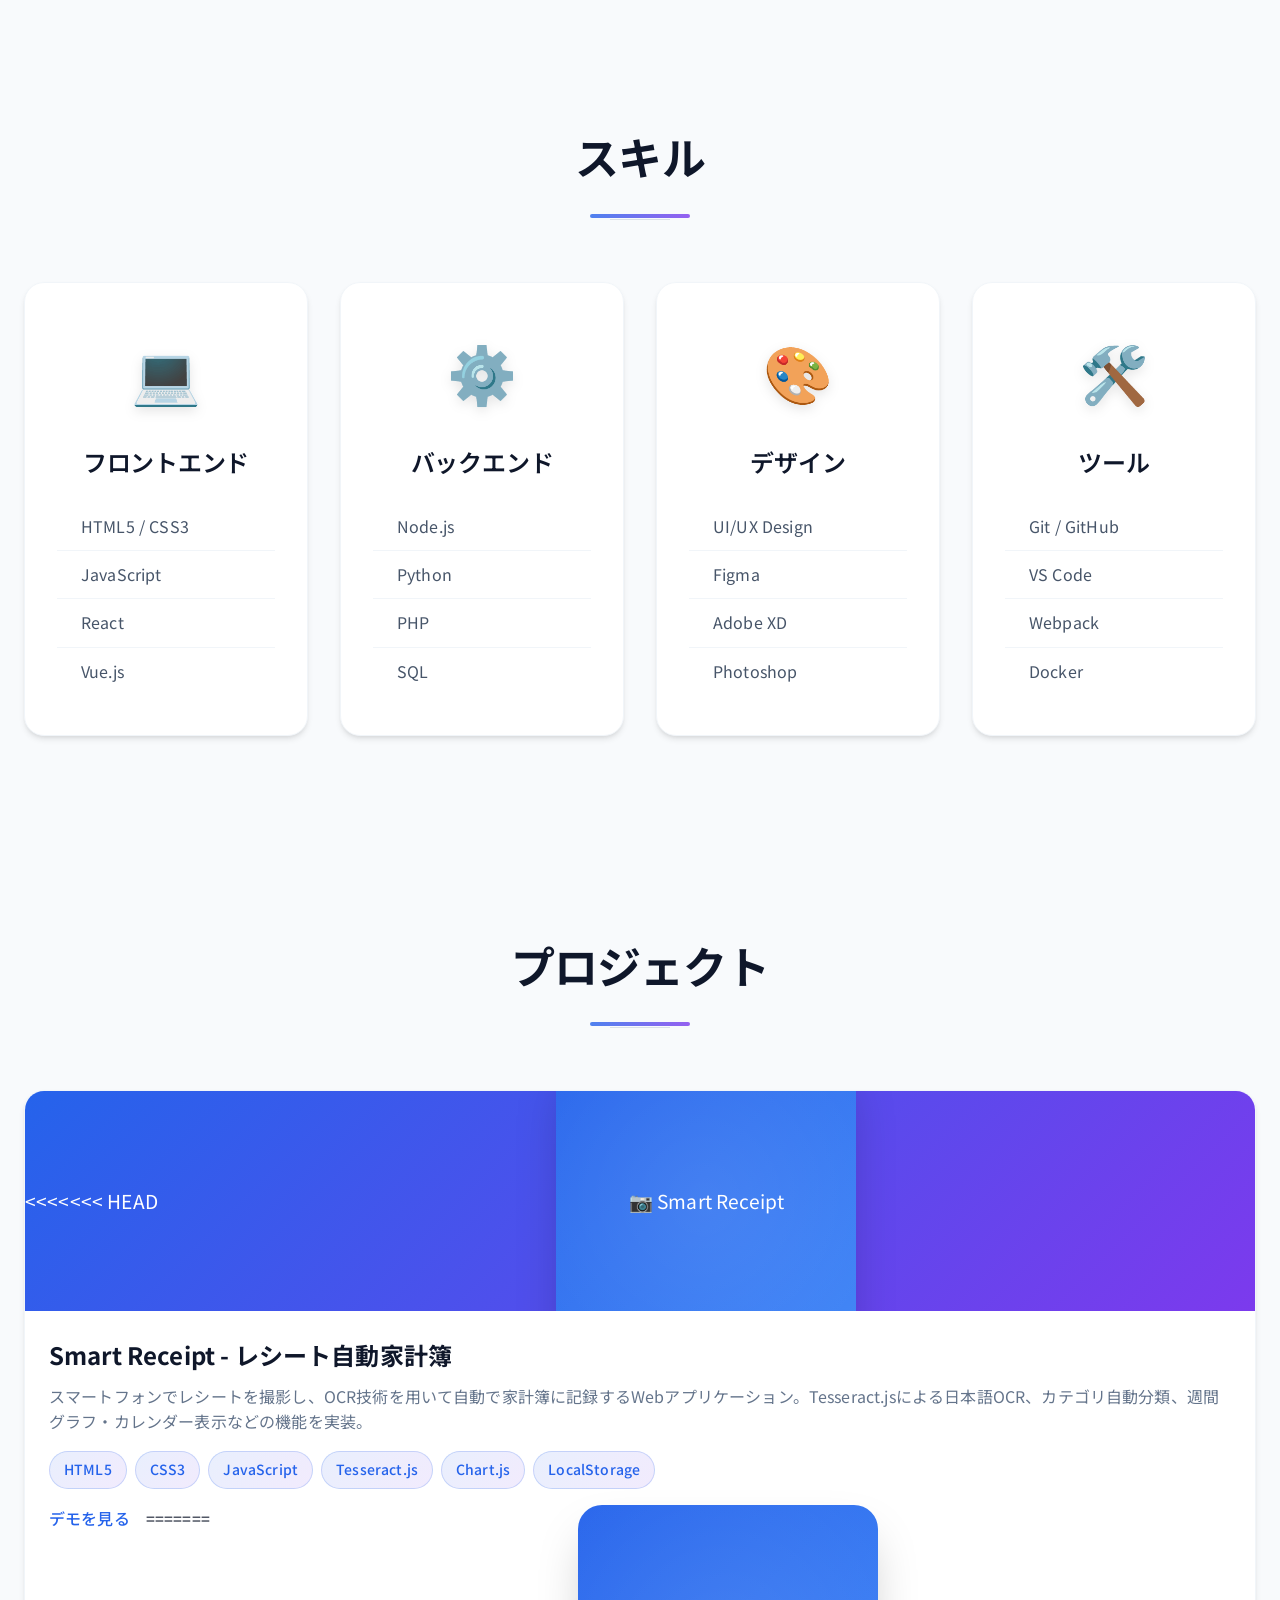
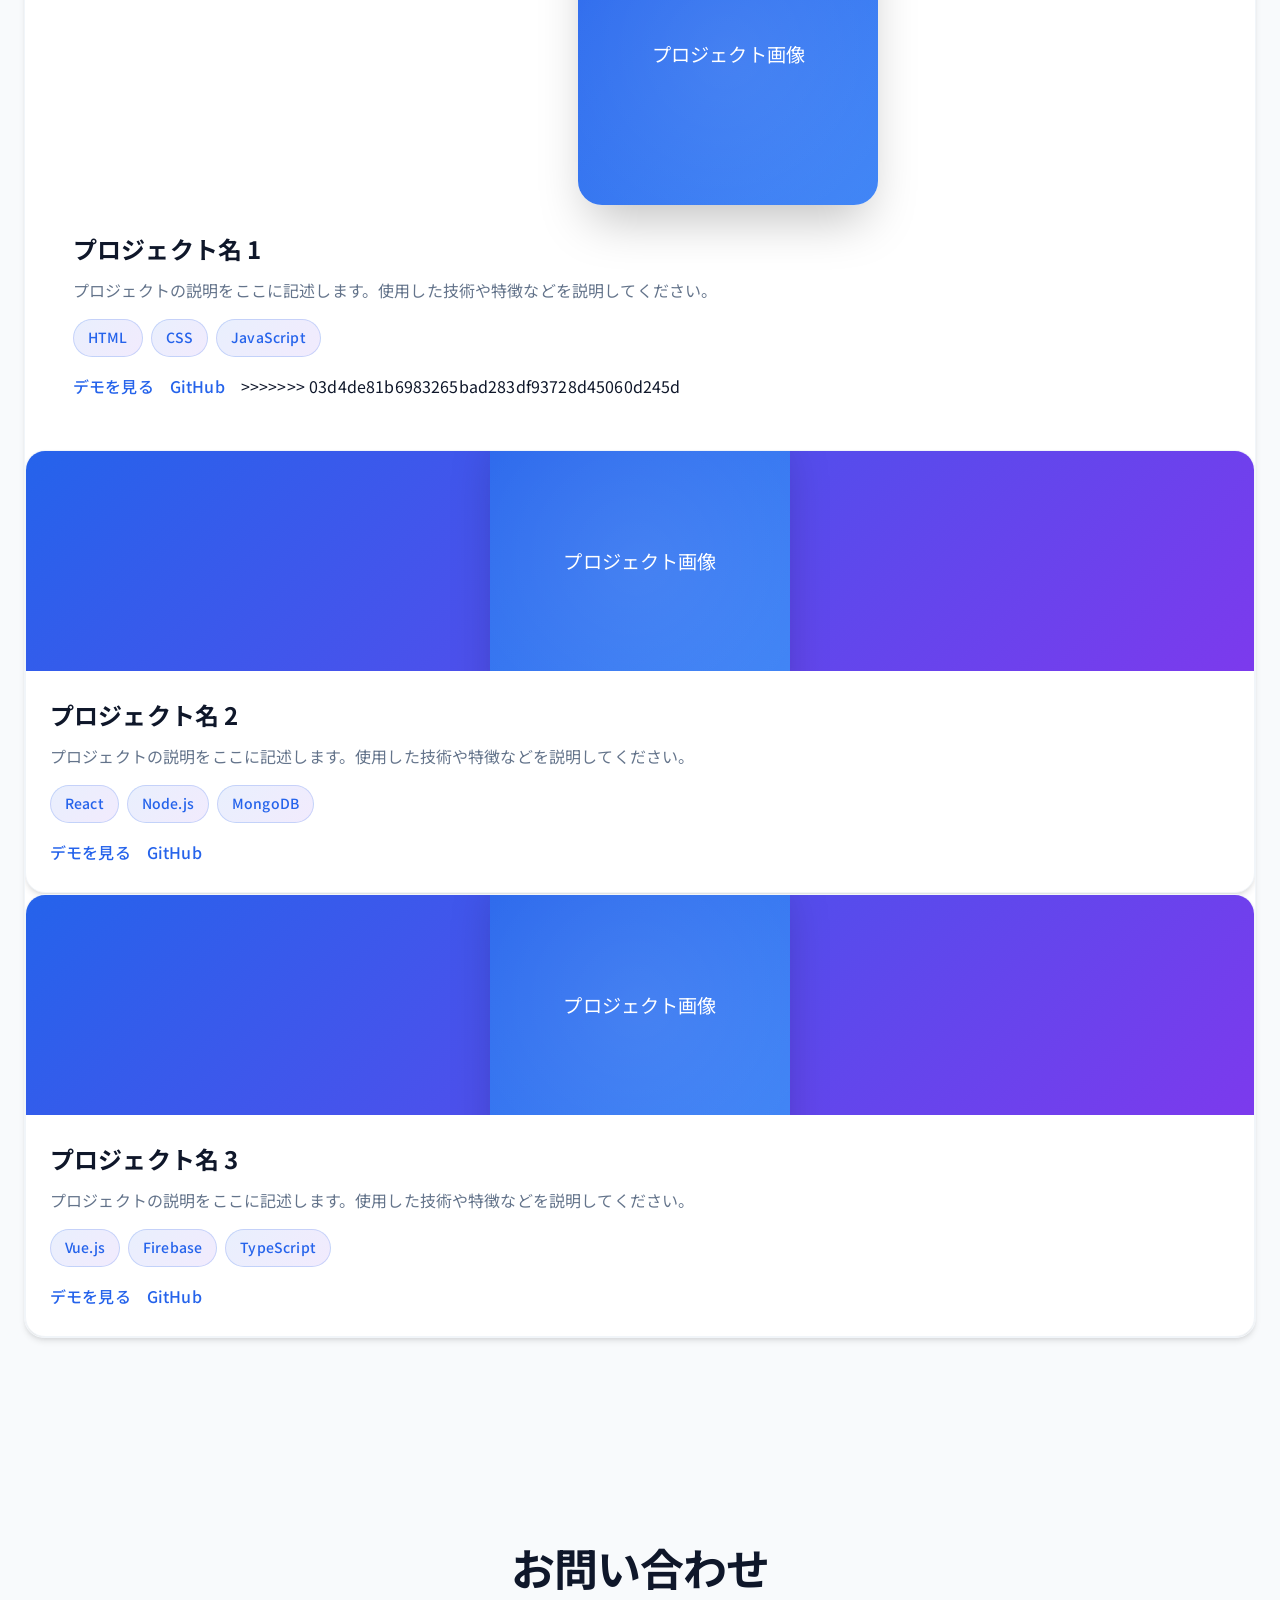
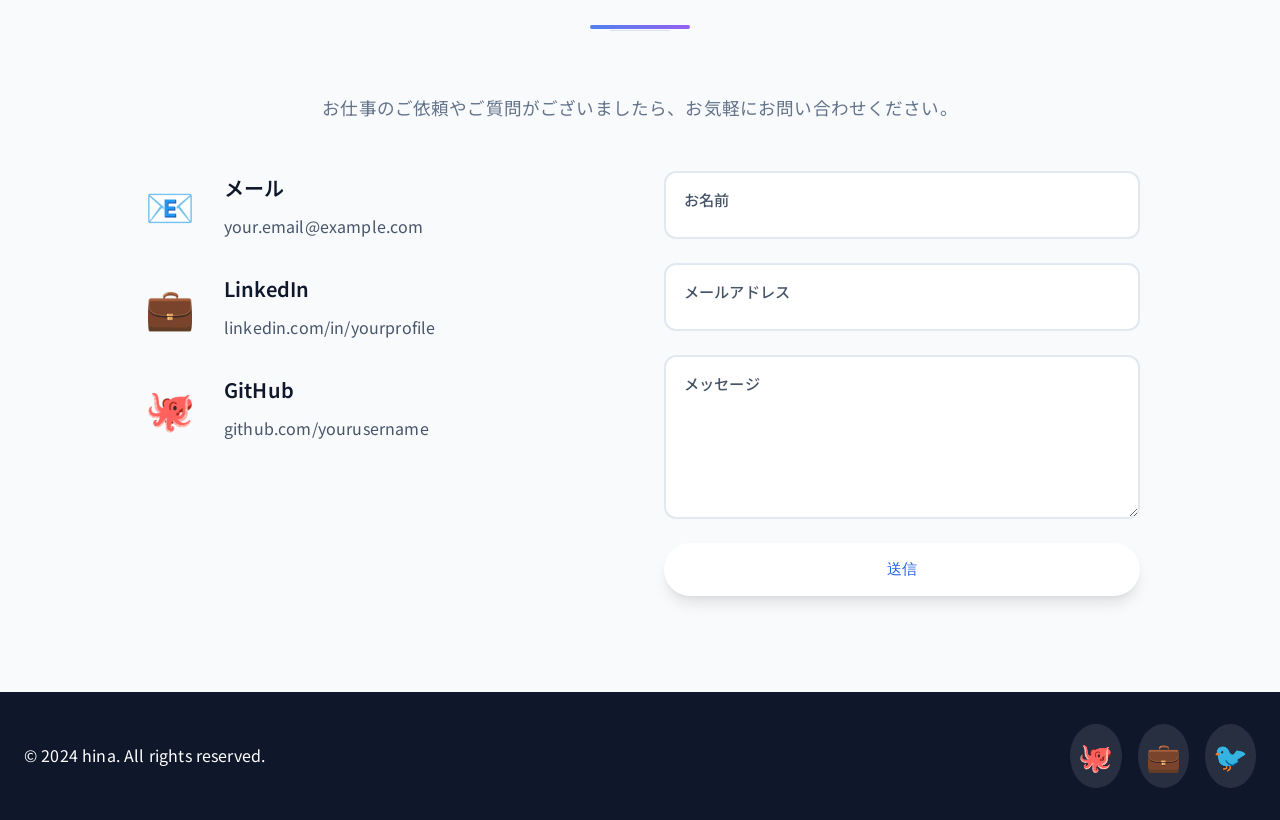
==== commit 6f200ce8: "merge: GitHubの履歴とローカルの変更を統合" ====
--- a/index.html
+++ b/index.html
@@ -145,6 +145,7 @@
             <div class="projects-grid">
                 <div class="project-card">
                     <div class="project-image">
+<<<<<<< HEAD
                         <div class="image-placeholder">📷 Smart Receipt</div>
                     </div>
                     <div class="project-content">
@@ -160,6 +161,21 @@
                         </div>
                         <div class="project-links">
                             <a href="apps/receipt-ocr/index.html" class="project-link">デモを見る</a>
+=======
+                        <div class="image-placeholder">プロジェクト画像</div>
+                    </div>
+                    <div class="project-content">
+                        <h3>プロジェクト名 1</h3>
+                        <p>プロジェクトの説明をここに記述します。使用した技術や特徴などを説明してください。</p>
+                        <div class="project-tags">
+                            <span class="tag">HTML</span>
+                            <span class="tag">CSS</span>
+                            <span class="tag">JavaScript</span>
+                        </div>
+                        <div class="project-links">
+                            <a href="#" class="project-link">デモを見る</a>
+                            <a href="#" class="project-link">GitHub</a>
+>>>>>>> 03d4de81b6983265bad283df93728d45060d245d
                         </div>
                     </div>
                 </div>
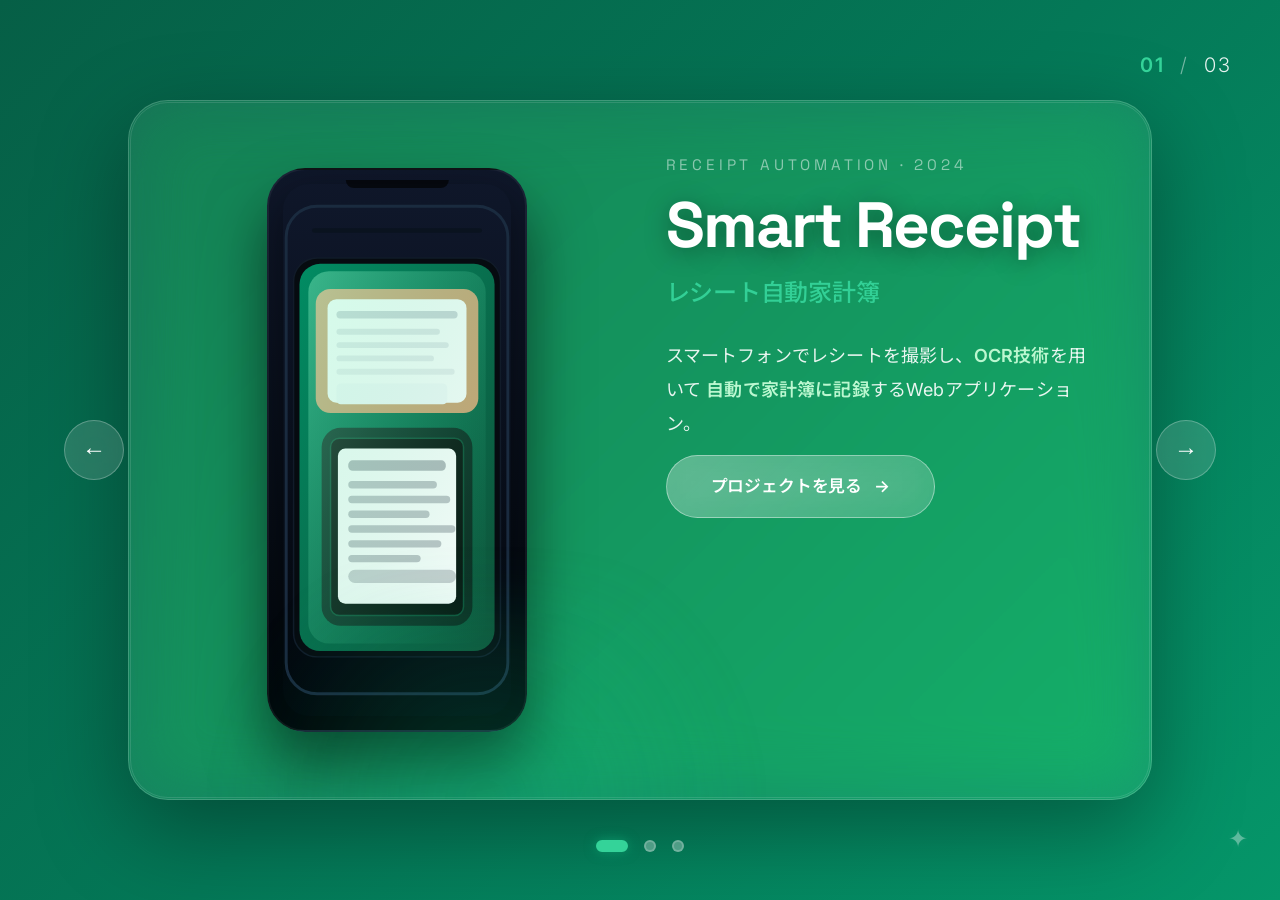
==== commit 6e0add9a: "プロジェクトギャラリーの実装とSmart Receiptアプリ紹介の追加メイン画面の修正" ====
--- a/index.html
+++ b/index.html
@@ -3,285 +3,118 @@
 <head>
     <meta charset="UTF-8">
     <meta name="viewport" content="width=device-width, initial-scale=1.0">
-    <title>ポートフォリオ | hina</title>
+    <title>Portfolio | hina</title>
     <link rel="stylesheet" href="styles.css">
     <link rel="preconnect" href="https://fonts.googleapis.com">
     <link rel="preconnect" href="https://fonts.gstatic.com" crossorigin>
-    <link href="https://fonts.googleapis.com/css2?family=Noto+Sans+JP:wght@300;400;500;700&display=swap" rel="stylesheet">
+    <link href="https://fonts.googleapis.com/css2?family=Inter:wght@300;400;500;600;700&family=Noto+Sans+JP:wght@300;400;500;600;700&family=Space+Grotesk:wght@400;500;600;700&display=swap" rel="stylesheet">
 </head>
 <body>
-    <!-- ナビゲーション -->
-    <nav class="navbar">
-        <div class="container">
-            <div class="nav-brand">Portfolio</div>
-            <ul class="nav-menu">
-                <li><a href="#home">ホーム</a></li>
-                <li><a href="#about">About</a></li>
-                <li><a href="#skills">スキル</a></li>
-                <li><a href="#projects">プロジェクト</a></li>
-                <li><a href="#contact">お問い合わせ</a></li>
-            </ul>
-            <div class="hamburger">
-                <span></span>
-                <span></span>
-                <span></span>
-            </div>
-        </div>
-    </nav>
-
-    <!-- ヒーローセクション -->
-    <section id="home" class="hero">
-        <div class="hero-content">
-            <h1 class="hero-title">
-                <span class="greeting">こんにちは、</span>
-                <span class="name">hina</span>です
-            </h1>
-            <p class="hero-subtitle">Web Developer & Designer</p>
-            <p class="hero-description">クリエイティブなソリューションで、ユーザー体験を向上させます</p>
-            <div class="hero-buttons">
-                <a href="#projects" class="btn btn-primary">プロジェクトを見る</a>
-                <a href="#contact" class="btn btn-secondary">お問い合わせ</a>
-            </div>
-        </div>
-        <div class="scroll-indicator">
-            <span></span>
-        </div>
-    </section>
-
-    <!-- Aboutセクション -->
-    <section id="about" class="about">
-        <div class="container">
-            <h2 class="section-title">About</h2>
-            <div class="about-content">
-                <div class="about-image">
-                    <div class="image-placeholder">
-                        <span>写真を追加</span>
+    <!-- プロジェクトギャラリー -->
+    <div class="gallery-container">
+        <!-- プロジェクトスライド -->
+        <div class="gallery-slides">
+            <!-- プロジェクト1: Smart Receipt -->
+            <div class="gallery-slide active" data-project="0">
+                <div class="slide-background" style="background: linear-gradient(135deg, #065f46 0%, #047857 50%, #059669 100%);"></div>
+                <div class="slide-content">
+                    <div class="project-card">
+                        <div class="project-visual">
+                            <div class="phone-frame">
+                                <div class="phone-notch"></div>
+                                <img src="images/smart-receipt-phone.svg" alt="Smart Receiptアプリのプレビュー" class="phone-screen-img">
+                                <div class="phone-glow"></div>
+                            </div>
+                        </div>
+                        <div class="project-details">
+                            <p class="project-eyebrow">Receipt Automation · 2024</p>
+                            <h1 class="project-title">Smart Receipt</h1>
+                            <p class="project-subtitle">レシート自動家計簿</p>
+                            <p class="project-description">
+                                スマートフォンでレシートを撮影し、<span class="text-highlight">OCR技術</span>を用いて
+                                <span class="text-highlight">自動で家計簿に記録</span>するWebアプリケーション。
+                            </p>
+                            <a href="apps/receipt-ocr/index.html" class="project-link">
+                                <span>プロジェクトを見る</span>
+                                <span class="arrow">→</span>
+                            </a>
+                        </div>
                     </div>
                 </div>
-                <div class="about-text">
-                    <h3>自己紹介</h3>
-                    <p>
-                        こんにちは！Web開発者として、ユーザー中心のデザインと
-                        高品質なコードを組み合わせた、魅力的なWebアプリケーションを
-                        作成しています。
-                    </p>
-                    <p>
-                        フロントエンドからバックエンドまで、幅広い技術スタックに
-                        対応可能です。常に最新の技術トレンドを学び、
-                        より良いソリューションを提供することを心がけています。
-                    </p>
-                    <div class="about-info">
-                        <div class="info-item">
-                            <strong>名前:</strong>
-                            <span>hina</span>
+            </div>
+
+            <!-- プロジェクト2: Coming Soon -->
+            <div class="gallery-slide" data-project="1">
+                <div class="slide-background" style="background: linear-gradient(135deg, #064e3b 0%, #065f46 50%, #047857 100%);"></div>
+                <div class="slide-content">
+                    <div class="project-card">
+                        <div class="project-visual coming-soon">
+                            <div class="coming-soon-halo" aria-hidden="true"></div>
+                            <div class="coming-soon-icon">🚀</div>
                         </div>
-                        <div class="info-item">
-                            <strong>場所:</strong>
-                            <span>Tokyo, Japan</span>
+                        <div class="project-details">
+                            <p class="project-eyebrow">Prototype · 2025</p>
+                            <h1 class="project-title">Coming Soon</h1>
+                            <p class="project-subtitle">新しいプロジェクトを準備中です</p>
+                            <p class="project-description">
+                                現在、新しいプロジェクトを開発中です。詳細が決まり次第、こちらに公開いたします。
+                            </p>
+                            <div class="project-tags">
+                                <span class="tag">準備中</span>
+                            </div>
                         </div>
-                        <div class="info-item">
-                            <strong>メール:</strong>
-                            <span>your.email@example.com</span>
+                    </div>
+                </div>
+            </div>
+
+            <!-- プロジェクト3: Coming Soon -->
+            <div class="gallery-slide" data-project="2">
+                <div class="slide-background" style="background: linear-gradient(135deg, #022c22 0%, #064e3b 50%, #065f46 100%);"></div>
+                <div class="slide-content">
+                    <div class="project-card">
+                        <div class="project-visual coming-soon">
+                            <div class="coming-soon-halo" aria-hidden="true"></div>
+                            <div class="coming-soon-icon">✨</div>
+                        </div>
+                        <div class="project-details">
+                            <p class="project-eyebrow">Concept · 2025</p>
+                            <h1 class="project-title">Coming Soon</h1>
+                            <p class="project-subtitle">新しいプロジェクトを準備中です</p>
+                            <p class="project-description">
+                                現在、新しいプロジェクトを開発中です。詳細が決まり次第、こちらに公開いたします。
+                            </p>
+                            <div class="project-tags">
+                                <span class="tag">準備中</span>
+                            </div>
                         </div>
                     </div>
                 </div>
             </div>
         </div>
-    </section>
 
-    <!-- Skillsセクション -->
-    <section id="skills" class="skills">
-        <div class="container">
-            <h2 class="section-title">スキル</h2>
-            <div class="skills-grid">
-                <div class="skill-card">
-                    <div class="skill-icon">💻</div>
-                    <h3>フロントエンド</h3>
-                    <ul>
-                        <li>HTML5 / CSS3</li>
-                        <li>JavaScript</li>
-                        <li>React</li>
-                        <li>Vue.js</li>
-                    </ul>
-                </div>
-                <div class="skill-card">
-                    <div class="skill-icon">⚙️</div>
-                    <h3>バックエンド</h3>
-                    <ul>
-                        <li>Node.js</li>
-                        <li>Python</li>
-                        <li>PHP</li>
-                        <li>SQL</li>
-                    </ul>
-                </div>
-                <div class="skill-card">
-                    <div class="skill-icon">🎨</div>
-                    <h3>デザイン</h3>
-                    <ul>
-                        <li>UI/UX Design</li>
-                        <li>Figma</li>
-                        <li>Adobe XD</li>
-                        <li>Photoshop</li>
-                    </ul>
-                </div>
-                <div class="skill-card">
-                    <div class="skill-icon">🛠️</div>
-                    <h3>ツール</h3>
-                    <ul>
-                        <li>Git / GitHub</li>
-                        <li>VS Code</li>
-                        <li>Webpack</li>
-                        <li>Docker</li>
-                    </ul>
-                </div>
-            </div>
+        <!-- ナビゲーション -->
+        <div class="gallery-nav">
+            <button class="nav-arrow nav-prev" aria-label="前のプロジェクト">←</button>
+            <button class="nav-arrow nav-next" aria-label="次のプロジェクト">→</button>
         </div>
-    </section>
 
-    <!-- Projectsセクション -->
-    <section id="projects" class="projects">
-        <div class="container">
-            <h2 class="section-title">プロジェクト</h2>
-            <div class="projects-grid">
-                <div class="project-card">
-                    <div class="project-image">
-<<<<<<< HEAD
-                        <div class="image-placeholder">📷 Smart Receipt</div>
-                    </div>
-                    <div class="project-content">
-                        <h3>Smart Receipt - レシート自動家計簿</h3>
-                        <p>スマートフォンでレシートを撮影し、OCR技術を用いて自動で家計簿に記録するWebアプリケーション。Tesseract.jsによる日本語OCR、カテゴリ自動分類、週間グラフ・カレンダー表示などの機能を実装。</p>
-                        <div class="project-tags">
-                            <span class="tag">HTML5</span>
-                            <span class="tag">CSS3</span>
-                            <span class="tag">JavaScript</span>
-                            <span class="tag">Tesseract.js</span>
-                            <span class="tag">Chart.js</span>
-                            <span class="tag">LocalStorage</span>
-                        </div>
-                        <div class="project-links">
-                            <a href="apps/receipt-ocr/index.html" class="project-link">デモを見る</a>
-=======
-                        <div class="image-placeholder">プロジェクト画像</div>
-                    </div>
-                    <div class="project-content">
-                        <h3>プロジェクト名 1</h3>
-                        <p>プロジェクトの説明をここに記述します。使用した技術や特徴などを説明してください。</p>
-                        <div class="project-tags">
-                            <span class="tag">HTML</span>
-                            <span class="tag">CSS</span>
-                            <span class="tag">JavaScript</span>
-                        </div>
-                        <div class="project-links">
-                            <a href="#" class="project-link">デモを見る</a>
-                            <a href="#" class="project-link">GitHub</a>
->>>>>>> 03d4de81b6983265bad283df93728d45060d245d
-                        </div>
-                    </div>
-                </div>
-                <div class="project-card">
-                    <div class="project-image">
-                        <div class="image-placeholder">プロジェクト画像</div>
-                    </div>
-                    <div class="project-content">
-                        <h3>プロジェクト名 2</h3>
-                        <p>プロジェクトの説明をここに記述します。使用した技術や特徴などを説明してください。</p>
-                        <div class="project-tags">
-                            <span class="tag">React</span>
-                            <span class="tag">Node.js</span>
-                            <span class="tag">MongoDB</span>
-                        </div>
-                        <div class="project-links">
-                            <a href="#" class="project-link">デモを見る</a>
-                            <a href="#" class="project-link">GitHub</a>
-                        </div>
-                    </div>
-                </div>
-                <div class="project-card">
-                    <div class="project-image">
-                        <div class="image-placeholder">プロジェクト画像</div>
-                    </div>
-                    <div class="project-content">
-                        <h3>プロジェクト名 3</h3>
-                        <p>プロジェクトの説明をここに記述します。使用した技術や特徴などを説明してください。</p>
-                        <div class="project-tags">
-                            <span class="tag">Vue.js</span>
-                            <span class="tag">Firebase</span>
-                            <span class="tag">TypeScript</span>
-                        </div>
-                        <div class="project-links">
-                            <a href="#" class="project-link">デモを見る</a>
-                            <a href="#" class="project-link">GitHub</a>
-                        </div>
-                    </div>
-                </div>
-            </div>
+        <!-- ドットナビゲーション -->
+        <div class="gallery-dots">
+            <button class="dot active" data-index="0" aria-label="プロジェクト1"></button>
+            <button class="dot" data-index="1" aria-label="プロジェクト2"></button>
+            <button class="dot" data-index="2" aria-label="プロジェクト3"></button>
         </div>
-    </section>
 
-    <!-- Contactセクション -->
-    <section id="contact" class="contact">
-        <div class="container">
-            <h2 class="section-title">お問い合わせ</h2>
-            <p class="contact-description">
-                お仕事のご依頼やご質問がございましたら、お気軽にお問い合わせください。
-            </p>
-            <div class="contact-content">
-                <div class="contact-info">
-                    <div class="contact-item">
-                        <div class="contact-icon">📧</div>
-                        <div>
-                            <h3>メール</h3>
-                            <p>your.email@example.com</p>
-                        </div>
-                    </div>
-                    <div class="contact-item">
-                        <div class="contact-icon">💼</div>
-                        <div>
-                            <h3>LinkedIn</h3>
-                            <p>linkedin.com/in/yourprofile</p>
-                        </div>
-                    </div>
-                    <div class="contact-item">
-                        <div class="contact-icon">🐙</div>
-                        <div>
-                            <h3>GitHub</h3>
-                            <p>github.com/yourusername</p>
-                        </div>
-                    </div>
-                </div>
-                <form class="contact-form">
-                    <div class="form-group">
-                        <input type="text" id="name" name="name" placeholder=" " required>
-                        <label for="name">お名前</label>
-                    </div>
-                    <div class="form-group">
-                        <input type="email" id="email" name="email" placeholder=" " required>
-                        <label for="email">メールアドレス</label>
-                    </div>
-                    <div class="form-group">
-                        <textarea id="message" name="message" rows="5" placeholder=" " required></textarea>
-                        <label for="message">メッセージ</label>
-                    </div>
-                    <button type="submit" class="btn btn-primary">送信</button>
-                </form>
-            </div>
+        <!-- プロジェクトカウンター -->
+        <div class="gallery-counter">
+            <span class="current-project">01</span>
+            <span class="separator">/</span>
+            <span class="total-projects">03</span>
         </div>
-    </section>
 
-    <!-- フッター -->
-    <footer class="footer">
-        <div class="container">
-            <p>&copy; 2024 hina. All rights reserved.</p>
-            <div class="social-links">
-                <a href="#" aria-label="GitHub">🐙</a>
-                <a href="#" aria-label="LinkedIn">💼</a>
-                <a href="#" aria-label="Twitter">🐦</a>
-            </div>
-        </div>
-    </footer>
+        <div class="corner-accent" aria-hidden="true">✦</div>
+    </div>
 
     <script src="script.js"></script>
 </body>
 </html>
-
--- a/styles.css
+++ b/styles.css
@@ -6,41 +6,25 @@
 }
 
 :root {
-    /* エレガントでプロフェッショナルなカラーパレット */
-    --primary-color: #2563eb;
-    --primary-dark: #1e40af;
-    --primary-light: #3b82f6;
-    --secondary-color: #7c3aed;
-    --secondary-dark: #6d28d9;
-    --accent-color: #f59e0b;
-    --accent-light: #fbbf24;
+    /* 緑色の落ち着いたカラーパレット */
+    --primary-green: #065f46;
+    --primary-green-dark: #064e3b;
+    --primary-green-darker: #022c22;
+    --primary-green-light: #047857;
+    --primary-green-lighter: #059669;
+    --accent-green: #10b981;
+    --accent-green-light: #34d399;
     
     /* テキストカラー */
-    --text-color: #0f172a;
-    --text-secondary: #475569;
-    --text-light: #64748b;
-    --text-muted: #94a3b8;
-    
-    /* 背景カラー */
-    --bg-color: #ffffff;
-    --bg-light: #f8fafc;
-    --bg-lighter: #f1f5f9;
-    --bg-dark: #0f172a;
-    --bg-dark-light: #1e293b;
-    
-    /* ボーダーとシャドウ */
-    --border-color: #e2e8f0;
-    --border-light: #f1f5f9;
-    --shadow-sm: 0 1px 2px 0 rgba(0, 0, 0, 0.05);
-    --shadow: 0 4px 6px -1px rgba(0, 0, 0, 0.1), 0 2px 4px -1px rgba(0, 0, 0, 0.06);
-    --shadow-md: 0 10px 15px -3px rgba(0, 0, 0, 0.1), 0 4px 6px -2px rgba(0, 0, 0, 0.05);
-    --shadow-lg: 0 20px 25px -5px rgba(0, 0, 0, 0.1), 0 10px 10px -5px rgba(0, 0, 0, 0.04);
-    --shadow-xl: 0 25px 50px -12px rgba(0, 0, 0, 0.25);
+    --text-color: #ffffff;
+    --text-secondary: rgba(255, 255, 255, 0.9);
+    --text-light: rgba(255, 255, 255, 0.7);
+    --text-muted: rgba(255, 255, 255, 0.5);
     
     /* トランジション */
-    --transition-fast: 0.15s ease;
-    --transition-base: 0.3s ease;
-    --transition-slow: 0.5s ease;
+    --transition-fast: 0.2s ease;
+    --transition-base: 0.4s cubic-bezier(0.4, 0, 0.2, 1);
+    --transition-slow: 0.6s cubic-bezier(0.4, 0, 0.2, 1);
 }
 
 html {
@@ -48,135 +32,90 @@
 }
 
 body {
-    font-family: 'Noto Sans JP', sans-serif;
+    font-family: 'Inter', 'Noto Sans JP', -apple-system, BlinkMacSystemFont, 'Segoe UI', sans-serif;
     color: var(--text-color);
     line-height: 1.7;
-    overflow-x: hidden;
+    overflow: hidden;
     font-weight: 400;
-    letter-spacing: 0.01em;
+    letter-spacing: -0.01em;
     -webkit-font-smoothing: antialiased;
     -moz-osx-font-smoothing: grayscale;
-}
-
-.container {
-    max-width: 1280px;
-    margin: 0 auto;
-    padding: 0 24px;
-}
-
-/* ナビゲーション */
-.navbar {
+    background: var(--primary-green-darker);
+}
+
+/* ギャラリーコンテナ */
+.gallery-container {
     position: fixed;
     top: 0;
+    left: 0;
     width: 100%;
-    background: rgba(255, 255, 255, 0.8);
-    backdrop-filter: blur(20px) saturate(180%);
-    -webkit-backdrop-filter: blur(20px) saturate(180%);
-    box-shadow: var(--shadow-sm);
-    z-index: 1000;
-    transition: all var(--transition-base);
-    will-change: background-color, box-shadow;
-}
-
-.navbar.scrolled {
-    background: rgba(255, 255, 255, 0.95);
-    box-shadow: var(--shadow-md);
-}
-
-.navbar .container {
-    display: flex;
-    justify-content: space-between;
-    align-items: center;
-    padding: 1rem 20px;
-}
-
-.nav-brand {
-    font-size: 1.5rem;
-    font-weight: 700;
-    color: var(--primary-color);
-}
-
-.nav-menu {
-    display: flex;
-    list-style: none;
-    gap: 2rem;
-}
-
-.nav-menu a {
-    text-decoration: none;
-    color: var(--text-secondary);
-    font-weight: 500;
-    font-size: 0.95rem;
-    transition: all var(--transition-base);
+    height: 100vh;
+    overflow: hidden;
+    background: radial-gradient(circle at top, rgba(255, 255, 255, 0.05), transparent 45%),
+                linear-gradient(135deg, #022c22 0%, #064e3b 45%, #047857 100%);
+}
+
+.gallery-container::before,
+.gallery-container::after {
+    content: '';
+    position: absolute;
+    width: 420px;
+    height: 420px;
+    border-radius: 999px;
+    background: radial-gradient(circle, rgba(255, 255, 255, 0.08), transparent 65%);
+    filter: blur(10px);
+    z-index: 0;
+}
+
+.gallery-container::before {
+    top: -120px;
+    left: -80px;
+}
+
+.gallery-container::after {
+    bottom: -160px;
+    right: -120px;
+}
+
+/* スライドコンテナ */
+.gallery-slides {
     position: relative;
-    padding: 0.5rem 0;
-}
-
-.nav-menu a::after {
-    content: '';
-    position: absolute;
-    bottom: 0;
-    left: 50%;
-    transform: translateX(-50%);
-    width: 0;
-    height: 2px;
-    background: linear-gradient(90deg, var(--primary-color), var(--secondary-color));
-    transition: width var(--transition-base), left var(--transition-base);
-    border-radius: 2px;
-}
-
-.nav-menu a:hover,
-.nav-menu a.active {
-    color: var(--primary-color);
-}
-
-.nav-menu a:hover::after,
-.nav-menu a.active::after {
     width: 100%;
+    height: 100%;
+    z-index: 1;
+}
+
+/* 個別スライド */
+.gallery-slide {
+    position: absolute;
+    top: 0;
     left: 0;
-    transform: translateX(0);
-}
-
-.hamburger {
-    display: none;
-    flex-direction: column;
-    cursor: pointer;
-    gap: 4px;
-}
-
-.hamburger span {
-    width: 25px;
-    height: 3px;
-    background: var(--text-color);
-    transition: all 0.3s ease;
-}
-
-/* ヒーローセクション */
-.hero {
-    min-height: 100vh;
+    width: 100%;
+    height: 100%;
+    opacity: 0;
+    visibility: hidden;
+    transition: opacity var(--transition-slow), visibility var(--transition-slow);
     display: flex;
     align-items: center;
     justify-content: center;
-    background: linear-gradient(135deg, #1e3a8a 0%, #3730a3 50%, #581c87 100%);
+}
+
+.gallery-slide.active {
+    opacity: 1;
+    visibility: visible;
+    z-index: 1;
+}
+
+/* スライド背景 */
+.slide-background {
+    position: absolute;
+    top: 0;
+    left: 0;
+    width: 100%;
+    height: 100%;
     background-size: 200% 200%;
     animation: gradientShift 15s ease infinite;
-    color: white;
-    text-align: center;
-    position: relative;
-    padding-top: 80px;
-    overflow: hidden;
-}
-
-.hero::before {
-    content: '';
-    position: absolute;
-    top: 0;
-    left: 0;
-    right: 0;
-    bottom: 0;
-    background: radial-gradient(circle at 20% 50%, rgba(59, 130, 246, 0.3) 0%, transparent 50%),
-                radial-gradient(circle at 80% 80%, rgba(124, 58, 237, 0.3) 0%, transparent 50%);
-    animation: parallaxFloat 20s ease-in-out infinite;
+    z-index: -1;
 }
 
 @keyframes gradientShift {
@@ -184,923 +123,526 @@
     50% { background-position: 100% 50%; }
 }
 
-@keyframes parallaxFloat {
-    0%, 100% { transform: translate(0, 0) scale(1); }
-    50% { transform: translate(-20px, -20px) scale(1.1); }
-}
-
-.hero-content {
-    max-width: 800px;
-    padding: 2rem;
+/* スライドコンテンツ */
+.slide-content {
+    max-width: 1200px;
+    width: min(90vw, 1200px);
+    padding: clamp(2rem, 5vw, 4rem);
     position: relative;
     z-index: 1;
-}
-
-.hero-title {
-    opacity: 0;
     animation: fadeInUp 0.8s ease forwards;
-}
-
-.greeting {
-    opacity: 0;
-    animation: fadeInUp 0.8s ease 0.2s forwards;
-}
-
-.name {
-    opacity: 0;
-    animation: fadeInUp 0.8s ease 0.4s forwards;
-}
-
-.hero-subtitle {
-    opacity: 0;
-    animation: fadeInUp 0.8s ease 0.6s forwards;
-}
-
-.hero-description {
-    opacity: 0;
-    animation: fadeInUp 0.8s ease 0.8s forwards;
-}
-
-.hero-buttons {
-    opacity: 0;
-    animation: fadeInUp 0.8s ease 1s forwards;
-}
-
-.hero-title {
-    font-size: clamp(2rem, 5vw, 3.5rem);
-    font-weight: 700;
-    margin-bottom: 1.5rem;
-    line-height: 1.2;
-    letter-spacing: -0.02em;
-}
-
-.greeting {
-    display: block;
-    font-size: clamp(1.25rem, 3vw, 2rem);
-    font-weight: 300;
-    margin-bottom: 0.75rem;
-    opacity: 0.95;
-}
-
-.name {
-    color: var(--accent-light);
-    font-weight: 600;
-    text-shadow: 0 2px 10px rgba(251, 191, 36, 0.3);
-}
-
-.hero-subtitle {
-    font-size: clamp(1.125rem, 2.5vw, 1.5rem);
-    margin-bottom: 1rem;
-    opacity: 0.95;
-    font-weight: 500;
-    letter-spacing: 0.05em;
-}
-
-.hero-description {
-    font-size: clamp(1rem, 2vw, 1.125rem);
-    margin-bottom: 2.5rem;
-    opacity: 0.9;
-    line-height: 1.8;
-    max-width: 600px;
-    margin-left: auto;
-    margin-right: auto;
-}
-
-.hero-buttons {
-    display: flex;
-    gap: 1rem;
+    margin: 0 auto;
+    display: flex;
+    align-items: center;
     justify-content: center;
-    flex-wrap: wrap;
-}
-
-.btn {
-    padding: 0.875rem 2.25rem;
-    border-radius: 50px;
-    text-decoration: none;
-    font-weight: 500;
-    font-size: 0.95rem;
-    transition: all var(--transition-base);
-    display: inline-block;
-    border: 2px solid transparent;
+}
+
+@keyframes fadeInUp {
+    from {
+        opacity: 0;
+        transform: translateY(30px);
+    }
+    to {
+        opacity: 1;
+        transform: translateY(0);
+    }
+}
+
+/* プロジェクトカード */
+.project-card {
+    width: 100%;
+    display: grid;
+    grid-template-columns: minmax(260px, 1fr) minmax(320px, 1fr);
+    gap: clamp(2rem, 4vw, 3.75rem);
+    padding: clamp(2.5rem, 4vw, 3.75rem);
+    border-radius: 40px;
+    background: rgba(255, 255, 255, 0.08);
+    backdrop-filter: blur(35px) saturate(180%);
+    -webkit-backdrop-filter: blur(35px) saturate(180%);
+    border: 1px solid rgba(255, 255, 255, 0.18);
+    box-shadow: 0 30px 90px rgba(0, 0, 0, 0.35);
     position: relative;
     overflow: hidden;
-    will-change: transform;
-}
-
-.btn::before {
+}
+
+.project-card::before {
     content: '';
     position: absolute;
-    top: 50%;
-    left: 50%;
-    width: 0;
-    height: 0;
-    border-radius: 50%;
-    background: rgba(255, 255, 255, 0.2);
-    transform: translate(-50%, -50%);
-    transition: width 0.6s ease, height 0.6s ease;
-}
-
-.btn:hover::before {
-    width: 300px;
-    height: 300px;
-}
-
-.btn-primary {
-    background: white;
-    color: var(--primary-color);
-    box-shadow: var(--shadow-md);
-}
-
-.btn-primary:hover {
-    transform: translateY(-3px);
-    box-shadow: var(--shadow-xl);
-}
-
-.btn-secondary {
-    background: rgba(255, 255, 255, 0.1);
-    color: white;
-    border-color: rgba(255, 255, 255, 0.3);
-    backdrop-filter: blur(10px);
-}
-
-.btn-secondary:hover {
-    background: rgba(255, 255, 255, 0.2);
-    border-color: white;
-    transform: translateY(-3px);
-    box-shadow: var(--shadow-lg);
-}
-
-.scroll-indicator {
-    position: absolute;
-    bottom: 30px;
-    left: 50%;
-    transform: translateX(-50%);
-    animation: bounce 2s infinite;
-}
-
-.scroll-indicator span {
-    display: block;
-    width: 30px;
-    height: 50px;
-    border: 2px solid white;
-    border-radius: 25px;
+    inset: 1px;
+    border-radius: 38px;
+    border: 1px solid rgba(255, 255, 255, 0.12);
+    pointer-events: none;
+}
+
+.project-card::after {
+    content: '';
+    position: absolute;
+    bottom: -30%;
+    left: 5%;
+    width: 60%;
+    height: 60%;
+    background: radial-gradient(circle, rgba(16, 185, 129, 0.4), transparent 70%);
+    filter: blur(30px);
+    opacity: 0.7;
+    pointer-events: none;
+}
+
+.project-visual {
     position: relative;
-}
-
-.scroll-indicator span::before {
-    content: '';
+    display: flex;
+    justify-content: center;
+    align-items: center;
+    padding: 1rem;
+}
+
+.phone-frame {
+    width: min(260px, 45vw);
+    aspect-ratio: 9 / 19.5;
+    border-radius: 38px;
+    padding: 14px;
+    background: linear-gradient(180deg, #0f172a 0%, #01060a 100%);
+    border: 2px solid rgba(255, 255, 255, 0.05);
+    box-shadow: 0 35px 60px rgba(0, 0, 0, 0.55);
+    position: relative;
+    overflow: hidden;
+}
+
+.phone-notch {
     position: absolute;
     top: 10px;
     left: 50%;
     transform: translateX(-50%);
-    width: 6px;
-    height: 6px;
-    background: white;
+    width: 40%;
+    height: 8px;
+    background: rgba(0, 0, 0, 0.65);
+    border-radius: 0 0 10px 10px;
+    z-index: 2;
+}
+
+.phone-screen-img {
+    width: 100%;
+    height: 100%;
+    border-radius: 26px;
+    object-fit: cover;
+    display: block;
+    box-shadow: 0 15px 40px rgba(0, 0, 0, 0.45);
+}
+
+.phone-glow {
+    position: absolute;
+    inset: 12px;
+    border-radius: 32px;
+    background: linear-gradient(135deg, rgba(16, 185, 129, 0.25), transparent 60%);
+    filter: blur(25px);
+    z-index: -1;
+}
+
+.project-visual.coming-soon {
+    border-radius: 32px;
+    border: 1px solid rgba(255, 255, 255, 0.15);
+    background: radial-gradient(circle at 30% 30%, rgba(255, 255, 255, 0.15), transparent 55%),
+                rgba(255, 255, 255, 0.05);
+    min-height: 320px;
+}
+
+.coming-soon-halo {
+    position: absolute;
+    width: 220px;
+    height: 220px;
     border-radius: 50%;
-    animation: scroll 2s infinite;
-}
-
-/* セクション共通スタイル */
-section {
-    padding: 6rem 0;
-    position: relative;
-}
-
-section:nth-child(even) {
-    background: var(--bg-light);
-}
-
-.section-title {
-    font-size: clamp(2rem, 4vw, 2.75rem);
-    text-align: center;
-    margin-bottom: 4rem;
+    background: radial-gradient(circle, rgba(16, 185, 129, 0.6), transparent 70%);
+    filter: blur(15px);
+    opacity: 0.65;
+}
+
+.coming-soon-icon {
+    font-size: clamp(3rem, 5vw, 4.5rem);
+    z-index: 1;
+}
+
+.project-details {
+    display: flex;
+    flex-direction: column;
+    gap: 0.85rem;
+    text-align: left;
+}
+
+.project-eyebrow {
+    font-family: 'Space Grotesk', 'Inter', 'Noto Sans JP', sans-serif;
+    font-size: 0.95rem;
+    letter-spacing: 0.25em;
+    text-transform: uppercase;
+    color: var(--text-muted);
+}
+
+/* プロジェクトタイトル */
+.project-title {
+    font-family: 'Space Grotesk', 'Inter', 'Noto Sans JP', sans-serif;
+    font-size: clamp(2.75rem, 5vw, 4rem);
+    font-weight: 700;
+    line-height: 1.05;
+    letter-spacing: -0.03em;
     color: var(--text-color);
-    position: relative;
-    padding-bottom: 1.5rem;
-    font-weight: 700;
-    letter-spacing: -0.02em;
-}
-
-.section-title::after {
-    content: '';
-    position: absolute;
-    bottom: 0;
+    text-shadow: 0 4px 24px rgba(0, 0, 0, 0.4);
+    margin: 0;
+}
+
+/* プロジェクトサブタイトル */
+.project-subtitle {
+    font-size: clamp(1.15rem, 3vw, 1.5rem);
+    font-weight: 500;
+    color: var(--accent-green-light);
+    opacity: 0.95;
+    letter-spacing: -0.01em;
+    margin: 0 0 0.75rem;
+}
+
+/* プロジェクト説明 */
+.project-description {
+    font-size: clamp(1rem, 2vw, 1.125rem);
+    line-height: 1.9;
+    color: rgba(255, 255, 255, 0.9);
+    letter-spacing: 0.01em;
+    margin: 0;
+}
+
+.project-description.secondary {
+    margin-bottom: 0.5rem;
+    color: rgba(255, 255, 255, 0.85);
+}
+
+.project-description strong {
+    font-weight: 600;
+    color: #f0fff4;
+}
+
+.text-highlight {
+    color: #bbf7d0;
+    font-weight: 600;
+}
+
+/* プロジェクトタグ */
+.project-tags {
+    display: flex;
+    flex-wrap: wrap;
+    gap: 0.65rem;
+    margin-top: 1rem;
+}
+
+.tag {
+    background: rgba(16, 185, 129, 0.15);
+    color: var(--text-color);
+    padding: 0.45rem 1.1rem;
+    border-radius: 999px;
+    font-size: 0.9rem;
+    font-weight: 500;
+    border: 1px solid rgba(16, 185, 129, 0.4);
+    transition: all var(--transition-base);
+    backdrop-filter: blur(12px);
+}
+
+.tag:hover {
+    background: rgba(16, 185, 129, 0.25);
+    border-color: rgba(16, 185, 129, 0.55);
+    transform: translateY(-1px);
+}
+
+/* プロジェクトリンク */
+.project-link {
+    display: inline-flex;
+    align-items: center;
+    gap: 0.75rem;
+    padding: 1rem 2.75rem;
+    background: linear-gradient(135deg, rgba(255, 255, 255, 0.28), rgba(255, 255, 255, 0.15));
+    backdrop-filter: blur(18px);
+    color: var(--text-color);
+    text-decoration: none;
+    font-weight: 600;
+    font-size: 1.05rem;
+    border-radius: 999px;
+    border: 1px solid rgba(255, 255, 255, 0.4);
+    transition: all var(--transition-base);
+    align-self: flex-start;
+}
+
+.project-link .arrow {
+    display: inline-block;
+    transition: transform var(--transition-base);
+}
+
+.project-link:hover {
+    background: rgba(255, 255, 255, 0.35);
+    border-color: rgba(255, 255, 255, 0.6);
+    box-shadow: 0 12px 32px rgba(0, 0, 0, 0.25);
+}
+
+.project-link:hover .arrow {
+    transform: translateX(6px);
+}
+
+/* ナビゲーション矢印 */
+.gallery-nav {
+    position: fixed;
+    top: 50%;
+    left: 50%;
+    transform: translate(-50%, -50%);
+    width: min(90vw, 1200px);
+    display: flex;
+    justify-content: space-between;
+    padding: 0;
+    z-index: 10;
+    pointer-events: none;
+}
+
+.nav-arrow {
+    width: 60px;
+    height: 60px;
+    border-radius: 50%;
+    background: rgba(255, 255, 255, 0.14);
+    backdrop-filter: blur(18px);
+    border: 1px solid rgba(255, 255, 255, 0.25);
+    color: var(--text-color);
+    font-size: 1.5rem;
+    cursor: pointer;
+    transition: all var(--transition-base);
+    pointer-events: all;
+    display: flex;
+    align-items: center;
+    justify-content: center;
+}
+
+.nav-arrow:hover {
+    background: rgba(255, 255, 255, 0.25);
+    border-color: rgba(255, 255, 255, 0.4);
+    transform: scale(1.1);
+    box-shadow: 0 4px 16px rgba(0, 0, 0, 0.3);
+}
+
+.nav-arrow:active {
+    transform: scale(0.95);
+}
+
+/* ドットナビゲーション */
+.gallery-dots {
+    position: fixed;
+    bottom: 3rem;
     left: 50%;
     transform: translateX(-50%);
-    width: 100px;
-    height: 4px;
-    background: linear-gradient(90deg, var(--primary-color), var(--secondary-color));
-    border-radius: 2px;
-    opacity: 0.8;
-}
-
-.section-title::before {
-    content: '';
-    position: absolute;
-    bottom: -2px;
-    left: 50%;
-    transform: translateX(-50%);
-    width: 60px;
-    height: 1px;
-    background: var(--text-muted);
-    opacity: 0.3;
-}
-
-/* Aboutセクション */
-.about {
-    background: var(--bg-light);
-}
-
-.about-content {
-    display: grid;
-    grid-template-columns: 1fr 2fr;
-    gap: 3rem;
-    align-items: center;
-}
-
-.about-image {
-    text-align: center;
-}
-
-.image-placeholder {
-    width: 100%;
-    max-width: 300px;
-    aspect-ratio: 1;
-    background: linear-gradient(135deg, var(--primary-color) 0%, var(--primary-light) 50%, var(--secondary-color) 100%);
-    background-size: 200% 200%;
-    animation: gradientShift 8s ease infinite;
-    border-radius: 24px;
-    display: flex;
-    align-items: center;
-    justify-content: center;
-    color: white;
-    font-size: 1.2rem;
-    margin: 0 auto;
-    box-shadow: var(--shadow-xl);
-    position: relative;
-    overflow: hidden;
-}
-
-.image-placeholder::before {
-    content: '';
-    position: absolute;
-    top: -50%;
-    left: -50%;
-    width: 200%;
-    height: 200%;
-    background: radial-gradient(circle, rgba(255, 255, 255, 0.1) 0%, transparent 70%);
-    animation: rotate 10s linear infinite;
-}
-
-@keyframes rotate {
-    from { transform: rotate(0deg); }
-    to { transform: rotate(360deg); }
-}
-
-.about-text h3 {
-    font-size: clamp(1.5rem, 3vw, 1.875rem);
-    margin-bottom: 1.5rem;
-    color: var(--text-color);
-    font-weight: 700;
-    letter-spacing: -0.01em;
-}
-
-.about-text p {
-    margin-bottom: 1.25rem;
+    display: flex;
+    gap: 1rem;
+    z-index: 10;
+}
+
+.dot {
+    width: 12px;
+    height: 12px;
+    border-radius: 50%;
+    background: rgba(255, 255, 255, 0.3);
+    border: 2px solid rgba(255, 255, 255, 0.2);
+    cursor: pointer;
+    transition: all var(--transition-base);
+    padding: 0;
+}
+
+.dot:hover {
+    background: rgba(255, 255, 255, 0.5);
+    transform: scale(1.2);
+}
+
+.dot.active {
+    background: var(--accent-green-light);
+    border-color: var(--accent-green-light);
+    width: 32px;
+    border-radius: 6px;
+    box-shadow: 0 0 12px rgba(16, 185, 129, 0.5);
+}
+
+/* プロジェクトカウンター */
+.gallery-counter {
+    position: fixed;
+    top: 3rem;
+    right: 3rem;
+    font-size: 1.25rem;
+    font-weight: 300;
     color: var(--text-secondary);
-    line-height: 1.9;
-    font-size: 1.05rem;
-}
-
-.about-info {
-    margin-top: 2rem;
-    display: flex;
-    flex-direction: column;
-    gap: 1rem;
-}
-
-.info-item {
-    display: flex;
-    gap: 1rem;
-}
-
-.info-item strong {
-    min-width: 80px;
-    color: var(--text-color);
-}
-
-.info-item span {
-    color: var(--text-light);
-}
-
-/* Skillsセクション */
-.skills-grid {
-    display: grid;
-    grid-template-columns: repeat(auto-fit, minmax(250px, 1fr));
-    gap: 2rem;
-}
-
-.skill-card {
-    background: white;
-    padding: 2.5rem 2rem;
-    border-radius: 20px;
-    box-shadow: var(--shadow);
-    border: 1px solid var(--border-light);
-    transition: all var(--transition-base);
-    text-align: center;
-    position: relative;
-    overflow: hidden;
-    will-change: transform;
-}
-
-.skill-card::before {
-    content: '';
-    position: absolute;
-    top: 0;
-    left: -100%;
-    width: 100%;
-    height: 100%;
-    background: linear-gradient(90deg, transparent, rgba(37, 99, 235, 0.05), transparent);
-    transition: left 0.5s ease;
-}
-
-.skill-card:hover::before {
-    left: 100%;
-}
-
-.skill-card:hover {
-    transform: translateY(-8px) scale(1.02);
-    box-shadow: var(--shadow-xl);
-    border-color: var(--primary-light);
-}
-
-.skill-icon {
-    font-size: 3.5rem;
-    margin-bottom: 1.5rem;
-    display: inline-block;
-    transition: transform var(--transition-base);
-    filter: drop-shadow(0 4px 6px rgba(0, 0, 0, 0.1));
-}
-
-.skill-card:hover .skill-icon {
-    transform: scale(1.1) rotate(5deg);
-}
-
-.skill-card h3 {
+    letter-spacing: 0.1em;
+    z-index: 10;
+}
+
+.current-project {
+    color: var(--accent-green-light);
+    font-weight: 600;
+}
+
+.separator {
+    margin: 0 0.5rem;
+    opacity: 0.5;
+}
+
+.corner-accent {
+    position: fixed;
+    bottom: 2.5rem;
+    right: 2rem;
     font-size: 1.5rem;
-    margin-bottom: 1.25rem;
-    color: var(--text-color);
-    font-weight: 600;
-    letter-spacing: -0.01em;
-}
-
-.skill-card ul {
-    list-style: none;
-    text-align: left;
-}
-
-.skill-card li {
-    padding: 0.625rem 0;
-    color: var(--text-secondary);
-    border-bottom: 1px solid var(--border-light);
-    transition: all var(--transition-fast);
-    position: relative;
-    padding-left: 1.5rem;
-}
-
-.skill-card li::before {
-    content: '▸';
-    position: absolute;
-    left: 0;
-    color: var(--primary-color);
-    opacity: 0;
-    transition: opacity var(--transition-fast);
-}
-
-.skill-card:hover li::before {
-    opacity: 1;
-}
-
-.skill-card:hover li {
-    padding-left: 1.75rem;
-    color: var(--text-color);
-}
-
-.skill-card li:last-child {
-    border-bottom: none;
-}
-
-/* Projectsセクション */
-.projects {
-    background: var(--bg-light);
-}
-
-.projects-grid {
-    display: grid;
-    grid-template-columns: repeat(auto-fit, minmax(350px, 1fr));
-    gap: 2rem;
-}
-
-.project-card {
-    background: white;
-    border-radius: 20px;
-    overflow: hidden;
-    box-shadow: var(--shadow);
-    border: 1px solid var(--border-light);
-    transition: all var(--transition-base);
-    position: relative;
-    will-change: transform;
-}
-
-.project-card::after {
-    content: '';
-    position: absolute;
-    top: 0;
-    left: 0;
-    right: 0;
-    bottom: 0;
-    background: linear-gradient(135deg, rgba(37, 99, 235, 0.05), rgba(124, 58, 237, 0.05));
-    opacity: 0;
-    transition: opacity var(--transition-base);
-    pointer-events: none;
-}
-
-.project-card:hover {
-    transform: translateY(-8px) scale(1.01);
-    box-shadow: var(--shadow-xl);
-    border-color: var(--primary-light);
-}
-
-.project-card:hover::after {
-    opacity: 1;
-}
-
-.project-image {
-    width: 100%;
-    height: 220px;
-    background: linear-gradient(135deg, var(--primary-color), var(--secondary-color));
-    display: flex;
-    align-items: center;
-    justify-content: center;
-    color: white;
-    font-size: 1.2rem;
-    position: relative;
-    overflow: hidden;
-}
-
-.project-image::before {
-    content: '';
-    position: absolute;
-    top: 0;
-    left: 0;
-    right: 0;
-    bottom: 0;
-    background: rgba(0, 0, 0, 0.2);
-    opacity: 0;
-    transition: opacity var(--transition-base);
-}
-
-.project-card:hover .project-image::before {
-    opacity: 1;
-}
-
-.project-content {
-    padding: 1.5rem;
-}
-
-.project-content h3 {
-    font-size: 1.5rem;
-    margin-bottom: 0.5rem;
-    color: var(--text-color);
-}
-
-.project-content p {
-    color: var(--text-light);
-    margin-bottom: 1rem;
-    line-height: 1.6;
-}
-
-.project-tags {
-    display: flex;
-    flex-wrap: wrap;
-    gap: 0.5rem;
-    margin-bottom: 1rem;
-}
-
-.tag {
-    background: linear-gradient(135deg, rgba(37, 99, 235, 0.1), rgba(124, 58, 237, 0.1));
-    color: var(--primary-color);
-    padding: 0.375rem 0.875rem;
-    border-radius: 20px;
-    font-size: 0.875rem;
-    font-weight: 500;
-    border: 1px solid rgba(37, 99, 235, 0.2);
-    transition: all var(--transition-fast);
-}
-
-.project-card:hover .tag {
-    background: linear-gradient(135deg, rgba(37, 99, 235, 0.15), rgba(124, 58, 237, 0.15));
-    border-color: rgba(37, 99, 235, 0.3);
-    transform: translateY(-1px);
-}
-
-.project-links {
-    display: flex;
-    gap: 1rem;
-}
-
-.project-link {
-    color: var(--primary-color);
-    text-decoration: none;
-    font-weight: 500;
-    transition: all var(--transition-base);
-    position: relative;
-    padding-bottom: 2px;
-}
-
-.project-link::after {
-    content: '';
-    position: absolute;
-    bottom: 0;
-    left: 0;
-    width: 0;
-    height: 2px;
-    background: linear-gradient(90deg, var(--primary-color), var(--secondary-color));
-    transition: width var(--transition-base);
-}
-
-.project-link:hover {
-    color: var(--secondary-color);
-}
-
-.project-link:hover::after {
-    width: 100%;
-}
-
-/* Contactセクション */
-.contact-content {
-    display: grid;
-    grid-template-columns: 1fr 1fr;
-    gap: 3rem;
-    max-width: 1000px;
-    margin: 0 auto;
-}
-
-.contact-description {
-    text-align: center;
-    color: var(--text-light);
-    margin-bottom: 3rem;
-    font-size: 1.1rem;
-}
-
-.contact-info {
-    display: flex;
-    flex-direction: column;
-    gap: 2rem;
-}
-
-.contact-item {
-    display: flex;
-    gap: 1.5rem;
-    align-items: flex-start;
-}
-
-.contact-icon {
-    font-size: 2.5rem;
-    min-width: 60px;
-    display: flex;
-    align-items: center;
-    justify-content: center;
-    transition: transform var(--transition-base);
-}
-
-.contact-item:hover .contact-icon {
-    transform: scale(1.1) rotate(5deg);
-}
-
-.contact-item h3 {
-    font-size: 1.25rem;
-    margin-bottom: 0.5rem;
-    color: var(--text-color);
-    font-weight: 600;
-}
-
-.contact-item p {
-    color: var(--text-secondary);
-    transition: color var(--transition-base);
-}
-
-.contact-item:hover p {
-    color: var(--primary-color);
-}
-
-.contact-form {
-    display: flex;
-    flex-direction: column;
-    gap: 1.5rem;
-}
-
-.form-group {
-    display: flex;
-    flex-direction: column;
-    gap: 0.5rem;
-    position: relative;
-}
-
-.form-group label {
-    font-weight: 500;
-    color: var(--text-secondary);
-    font-size: 0.95rem;
-    transition: all var(--transition-base);
-    position: absolute;
-    left: 1rem;
-    top: 1rem;
-    pointer-events: none;
-    background: var(--bg-color);
-    padding: 0 0.25rem;
-    transform-origin: left top;
-    z-index: 1;
-}
-
-.form-group.focused label,
-.form-group input:valid ~ label,
-.form-group textarea:valid ~ label,
-.form-group input:focus ~ label,
-.form-group textarea:focus ~ label {
-    color: var(--primary-color);
-    transform: translateY(-1.5rem) scale(0.85);
-    font-weight: 600;
-}
-
-.form-group input:not(:placeholder-shown) ~ label,
-.form-group textarea:not(:placeholder-shown) ~ label {
-    transform: translateY(-1.5rem) scale(0.85);
-}
-
-.form-group input,
-.form-group textarea {
-    padding: 1rem;
-    padding-top: 1.5rem;
-    border: 2px solid var(--border-color);
-    border-radius: 12px;
-    font-family: inherit;
-    font-size: 1rem;
-    transition: all var(--transition-base);
-    background: var(--bg-color);
-    width: 100%;
-    will-change: border-color, box-shadow, transform;
-}
-
-.form-group input::placeholder,
-.form-group textarea::placeholder {
-    opacity: 0;
-    transition: opacity var(--transition-base);
-}
-
-.form-group input:focus::placeholder,
-.form-group textarea:focus::placeholder {
-    opacity: 0.5;
-}
-
-.form-group input:focus,
-.form-group textarea:focus {
-    outline: none;
-    border-color: var(--primary-color);
-    box-shadow: 0 0 0 4px rgba(37, 99, 235, 0.1);
-    transform: translateY(-2px);
-}
-
-.form-group.focused input,
-.form-group.focused textarea {
-    border-color: var(--primary-color);
-    box-shadow: 0 0 0 4px rgba(37, 99, 235, 0.1);
-}
-
-.form-group input:valid:not(:focus),
-.form-group textarea:valid:not(:focus) {
-    border-color: var(--primary-light);
-}
-
-.form-group textarea {
-    resize: vertical;
-}
-
-/* フッター */
-.footer {
-    background: var(--bg-dark);
-    color: white;
-    padding: 2rem 0;
-    text-align: center;
-}
-
-.footer .container {
-    display: flex;
-    justify-content: space-between;
-    align-items: center;
-    flex-wrap: wrap;
-    gap: 1rem;
-}
-
-.social-links {
-    display: flex;
-    gap: 1rem;
-}
-
-.social-links a {
-    font-size: 1.75rem;
-    text-decoration: none;
-    transition: all var(--transition-base);
-    display: inline-block;
-    padding: 0.5rem;
-    border-radius: 50%;
-    background: rgba(255, 255, 255, 0.1);
-}
-
-.social-links a:hover {
-    transform: scale(1.15) translateY(-2px);
-    background: rgba(255, 255, 255, 0.2);
-    box-shadow: 0 4px 12px rgba(0, 0, 0, 0.2);
-}
-
-/* アニメーション */
-@keyframes fadeInUp {
-    from {
+    color: rgba(255, 255, 255, 0.35);
+    filter: drop-shadow(0 0 6px rgba(255, 255, 255, 0.2));
+    z-index: 10;
+}
+
+/* レスポンシブデザイン */
+@media (max-width: 768px) {
+    .slide-content {
+        padding: 2rem 1.5rem;
+    }
+
+    .project-card {
+        grid-template-columns: 1fr;
+        border-radius: 32px;
+        padding: 2.25rem;
+        gap: 2rem;
+    }
+
+    .project-details {
+        align-items: flex-start;
+    }
+
+    .project-title {
+        font-size: clamp(2rem, 10vw, 3rem);
+    }
+
+    .project-subtitle {
+        font-size: clamp(1rem, 4vw, 1.25rem);
+    }
+
+    .project-description {
+        font-size: 0.95rem;
+        line-height: 1.8;
+    }
+
+    .nav-arrow {
+        width: 50px;
+        height: 50px;
+        font-size: 1.25rem;
+    }
+
+    .gallery-counter {
+        top: 2rem;
+        right: 2rem;
+        font-size: 1rem;
+    }
+
+    .gallery-dots {
+        bottom: 2rem;
+    }
+
+    .project-link {
+        width: 100%;
+        justify-content: center;
+    }
+}
+
+@media (max-width: 480px) {
+    .slide-content {
+        padding: 1.5rem 1rem;
+    }
+
+    .project-card {
+        padding: 1.75rem;
+        border-radius: 24px;
+    }
+
+    .project-description {
+        font-size: 0.9rem;
+        line-height: 1.75;
+    }
+
+    .project-tags {
+        gap: 0.5rem;
+    }
+
+    .tag {
+        padding: 0.4rem 1rem;
+        font-size: 0.85rem;
+    }
+
+    .project-link {
+        font-size: 0.95rem;
+        padding: 0.9rem 1.5rem;
+    }
+
+    .nav-arrow {
+        width: 45px;
+        height: 45px;
+        font-size: 1.1rem;
+    }
+
+    .gallery-counter {
+        top: 1.5rem;
+        right: 1.5rem;
+        font-size: 0.9rem;
+    }
+}
+
+/* タッチデバイス用の最適化 */
+@media (hover: none) and (pointer: coarse) {
+    .nav-arrow {
+        background: rgba(255, 255, 255, 0.2);
+    }
+
+    .project-link {
+        background: rgba(255, 255, 255, 0.25);
+    }
+}
+
+/* スワイプアニメーション用 */
+.gallery-slide.slide-out-left {
+    animation: slideOutLeft var(--transition-slow) forwards;
+}
+
+.gallery-slide.slide-out-right {
+    animation: slideOutRight var(--transition-slow) forwards;
+}
+
+.gallery-slide.slide-in-left {
+    animation: slideInLeft var(--transition-slow) forwards;
+}
+
+.gallery-slide.slide-in-right {
+    animation: slideInRight var(--transition-slow) forwards;
+}
+
+@keyframes slideOutLeft {
+    to {
+        transform: translateX(-100%);
         opacity: 0;
-        transform: translateY(40px);
-    }
+    }
+}
+
+@keyframes slideOutRight {
     to {
-        opacity: 1;
-        transform: translateY(0);
-    }
-}
-
-@keyframes fadeIn {
-    from {
+        transform: translateX(100%);
         opacity: 0;
-    }
-    to {
-        opacity: 1;
     }
 }
 
 @keyframes slideInLeft {
     from {
+        transform: translateX(100%);
         opacity: 0;
-        transform: translateX(-30px);
     }
     to {
+        transform: translateX(0);
         opacity: 1;
-        transform: translateX(0);
     }
 }
 
 @keyframes slideInRight {
     from {
+        transform: translateX(-100%);
         opacity: 0;
-        transform: translateX(30px);
     }
     to {
+        transform: translateX(0);
         opacity: 1;
-        transform: translateX(0);
-    }
-}
-
-/* アニメーション用のユーティリティクラス */
-.fade-in-up {
-    opacity: 0;
-    transform: translateY(40px);
-    transition: opacity 0.8s ease, transform 0.8s ease;
-}
-
-.fade-in-up.visible {
-    opacity: 1;
-    transform: translateY(0);
-}
-
-.slide-in-left {
-    opacity: 0;
-    transform: translateX(-30px);
-    transition: opacity 0.8s ease, transform 0.8s ease;
-}
-
-.slide-in-left.visible {
-    opacity: 1;
-    transform: translateX(0);
-}
-
-.slide-in-right {
-    opacity: 0;
-    transform: translateX(30px);
-    transition: opacity 0.8s ease, transform 0.8s ease;
-}
-
-.slide-in-right.visible {
-    opacity: 1;
-    transform: translateX(0);
-}
-
-@keyframes bounce {
-    0%, 20%, 50%, 80%, 100% {
-        transform: translateX(-50%) translateY(0);
-    }
-    40% {
-        transform: translateX(-50%) translateY(-10px);
-    }
-    60% {
-        transform: translateX(-50%) translateY(-5px);
-    }
-}
-
-@keyframes scroll {
-    0% {
-        opacity: 1;
-        transform: translateX(-50%) translateY(0);
-    }
-    100% {
-        opacity: 0;
-        transform: translateX(-50%) translateY(20px);
-    }
-}
-
-/* パフォーマンス最適化 */
-.skill-card,
-.project-card,
-.btn {
-    will-change: transform;
-}
-
-/* レスポンシブデザイン */
-@media (max-width: 768px) {
-    section {
-        padding: 4rem 0;
-    }
-
-    .nav-menu {
-        position: fixed;
-        left: -100%;
-        top: 70px;
-        flex-direction: column;
-        background: white;
-        width: 100%;
-        text-align: center;
-        transition: 0.3s;
-        box-shadow: var(--shadow);
-        padding: 2rem 0;
-    }
-
-    .nav-menu.active {
-        left: 0;
-    }
-
-    .hamburger {
-        display: flex;
-    }
-
-    .hero-title {
-        font-size: 2.5rem;
-    }
-
-    .greeting {
-        font-size: 1.5rem;
-    }
-
-    .about-content {
-        grid-template-columns: 1fr;
-    }
-
-    .contact-content {
-        grid-template-columns: 1fr;
-    }
-
-    .projects-grid {
-        grid-template-columns: 1fr;
-    }
-
-    .footer .container {
-        flex-direction: column;
-    }
-
-    .form-group label {
-        font-size: 0.875rem;
-    }
-}
-
-@media (max-width: 480px) {
-    .hero-title {
-        font-size: 2rem;
-    }
-
-    .section-title {
-        font-size: 2rem;
-    }
-
-    .hero-buttons {
-        flex-direction: column;
-    }
-
-    .btn {
-        width: 100%;
-        text-align: center;
-    }
-}
-
+    }
+}
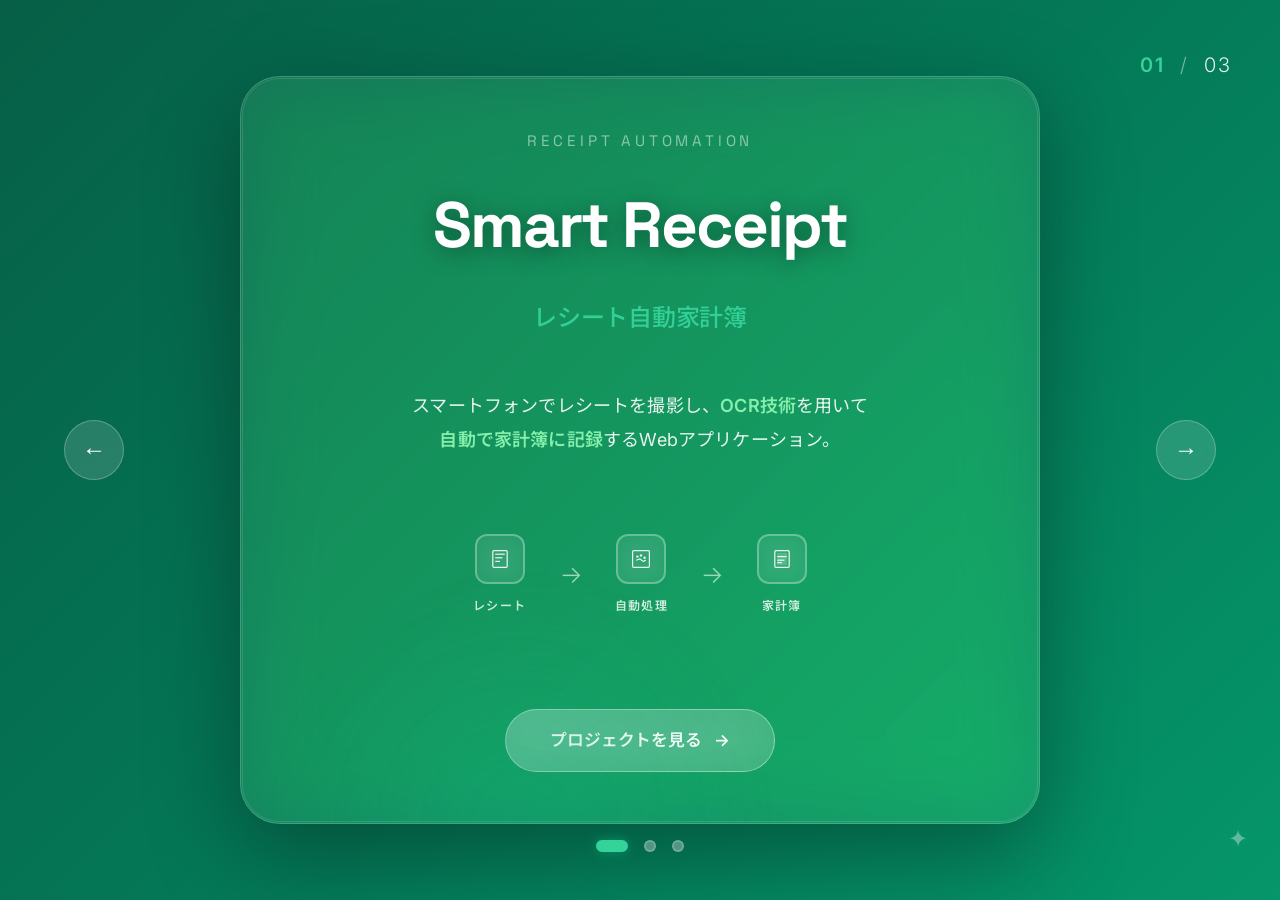
==== commit c79868a1: "feat: プロジェクトカードのレイアウトとプロセスフローの追加 - 縦並びレイアウトのプロジェクトカードを実装 - プロセスフローのアイコンとラベルを追加 - スタイルの調整とレスポンシブ対応を強化" ====
--- a/index.html
+++ b/index.html
@@ -18,22 +18,57 @@
             <div class="gallery-slide active" data-project="0">
                 <div class="slide-background" style="background: linear-gradient(135deg, #065f46 0%, #047857 50%, #059669 100%);"></div>
                 <div class="slide-content">
-                    <div class="project-card">
-                        <div class="project-visual">
-                            <div class="phone-frame">
-                                <div class="phone-notch"></div>
-                                <img src="images/smart-receipt-phone.svg" alt="Smart Receiptアプリのプレビュー" class="phone-screen-img">
-                                <div class="phone-glow"></div>
-                            </div>
-                        </div>
+                    <div class="project-card project-card-vertical">
                         <div class="project-details">
-                            <p class="project-eyebrow">Receipt Automation · 2024</p>
+                            <p class="project-eyebrow">Receipt Automation</p>
                             <h1 class="project-title">Smart Receipt</h1>
                             <p class="project-subtitle">レシート自動家計簿</p>
                             <p class="project-description">
-                                スマートフォンでレシートを撮影し、<span class="text-highlight">OCR技術</span>を用いて
+                                スマートフォンでレシートを撮影し、<span class="text-highlight">OCR技術</span>を用いて<br>
                                 <span class="text-highlight">自動で家計簿に記録</span>するWebアプリケーション。
                             </p>
+
+                            <!-- プロセスフロー -->
+                            <div class="process-flow">
+                                <div class="process-step">
+                                    <div class="process-icon receipt-icon">
+                                        <svg width="40" height="40" viewBox="0 0 40 40" fill="none" xmlns="http://www.w3.org/2000/svg">
+                                            <rect x="8" y="6" width="24" height="28" rx="2" stroke="currentColor" stroke-width="2" fill="none"/>
+                                            <line x1="12" y1="12" x2="28" y2="12" stroke="currentColor" stroke-width="2"/>
+                                            <line x1="12" y1="18" x2="24" y2="18" stroke="currentColor" stroke-width="2"/>
+                                            <line x1="12" y1="24" x2="20" y2="24" stroke="currentColor" stroke-width="2"/>
+                                        </svg>
+                                    </div>
+                                    <span class="process-label">レシート</span>
+                                </div>
+                                <div class="process-arrow">→</div>
+                                <div class="process-step">
+                                    <div class="process-icon auto-process-icon">
+                                        <svg width="40" height="40" viewBox="0 0 40 40" fill="none" xmlns="http://www.w3.org/2000/svg">
+                                            <rect x="6" y="6" width="28" height="28" rx="2" stroke="currentColor" stroke-width="2" fill="none"/>
+                                            <circle cx="14" cy="16" r="2" fill="currentColor"/>
+                                            <circle cx="20" cy="14" r="2" fill="currentColor"/>
+                                            <circle cx="26" cy="18" r="2" fill="currentColor"/>
+                                            <path d="M12 22 L18 20 L24 24 L28 22" stroke="currentColor" stroke-width="2" fill="none"/>
+                                        </svg>
+                                    </div>
+                                    <span class="process-label">自動処理</span>
+                                </div>
+                                <div class="process-arrow">→</div>
+                                <div class="process-step">
+                                    <div class="process-icon ledger-icon">
+                                        <svg width="40" height="40" viewBox="0 0 40 40" fill="none" xmlns="http://www.w3.org/2000/svg">
+                                            <rect x="8" y="6" width="24" height="28" rx="2" stroke="currentColor" stroke-width="2" fill="none"/>
+                                            <rect x="12" y="10" width="16" height="20" rx="1" fill="currentColor" opacity="0.2"/>
+                                            <line x1="12" y1="16" x2="28" y2="16" stroke="currentColor" stroke-width="2"/>
+                                            <line x1="12" y1="22" x2="24" y2="22" stroke="currentColor" stroke-width="2"/>
+                                            <line x1="12" y1="26" x2="20" y2="26" stroke="currentColor" stroke-width="2"/>
+                                        </svg>
+                                    </div>
+                                    <span class="process-label">家計簿</span>
+                                </div>
+                            </div>
+
                             <a href="apps/receipt-ocr/index.html" class="project-link">
                                 <span>プロジェクトを見る</span>
                                 <span class="arrow">→</span>
--- a/styles.css
+++ b/styles.css
@@ -14,13 +14,13 @@
     --primary-green-lighter: #059669;
     --accent-green: #10b981;
     --accent-green-light: #34d399;
-    
+
     /* テキストカラー */
     --text-color: #ffffff;
     --text-secondary: rgba(255, 255, 255, 0.9);
     --text-light: rgba(255, 255, 255, 0.7);
     --text-muted: rgba(255, 255, 255, 0.5);
-    
+
     /* トランジション */
     --transition-fast: 0.2s ease;
     --transition-base: 0.4s cubic-bezier(0.4, 0, 0.2, 1);
@@ -165,6 +165,14 @@
     overflow: hidden;
 }
 
+/* 縦並びレイアウト用のプロジェクトカード */
+.project-card-vertical {
+    display: flex;
+    flex-direction: column;
+    max-width: 800px;
+    margin: 0 auto;
+}
+
 .project-card::before {
     content: '';
     position: absolute;
@@ -195,6 +203,15 @@
     padding: 1rem;
 }
 
+.project-visual-img {
+    width: 100%;
+    height: auto;
+    max-height: 500px;
+    object-fit: cover;
+    border-radius: 24px;
+    box-shadow: 0 20px 40px rgba(0, 0, 0, 0.2);
+}
+
 .phone-frame {
     width: min(260px, 45vw);
     aspect-ratio: 9 / 19.5;
@@ -267,6 +284,13 @@
     text-align: left;
 }
 
+/* 縦並びレイアウト用のproject-details */
+.project-card-vertical .project-details {
+    text-align: center;
+    align-items: center;
+    gap: clamp(1.5rem, 3vw, 2.5rem);
+}
+
 .project-eyebrow {
     font-family: 'Space Grotesk', 'Inter', 'Noto Sans JP', sans-serif;
     font-size: 0.95rem;
@@ -317,7 +341,7 @@
 }
 
 .text-highlight {
-    color: #bbf7d0;
+    color: #86efac;
     font-weight: 600;
 }
 
@@ -365,6 +389,127 @@
     align-self: flex-start;
 }
 
+/* 縦並びレイアウト用のproject-link */
+.project-card-vertical .project-link {
+    align-self: center;
+    margin-top: 1rem;
+}
+
+/* プロセスフロー */
+.process-flow {
+    display: flex;
+    align-items: center;
+    justify-content: center;
+    gap: clamp(1rem, 2vw, 2rem);
+    margin: clamp(1.5rem, 3vw, 2.5rem) 0;
+    flex-wrap: nowrap;
+    white-space: nowrap;
+    overflow-x: auto;
+    -webkit-overflow-scrolling: touch;
+    min-width: min-content;
+}
+
+
+.process-step {
+    display: flex;
+    flex-direction: column;
+    align-items: center;
+    gap: 0.75rem;
+    flex-shrink: 0;
+}
+
+.process-icon {
+    width: 50px;
+    height: 50px;
+    display: flex;
+    align-items: center;
+    justify-content: center;
+    border: 2px solid rgba(255, 255, 255, 0.3);
+    border-radius: 12px;
+    color: rgba(255, 255, 255, 0.9);
+    background: rgba(255, 255, 255, 0.05);
+    backdrop-filter: blur(10px);
+    transition: all var(--transition-base);
+}
+
+.process-icon:hover {
+    border-color: rgba(255, 255, 255, 0.5);
+    background: rgba(255, 255, 255, 0.1);
+    transform: translateY(-2px);
+}
+
+.process-icon svg {
+    width: 24px;
+    height: 24px;
+}
+
+.process-label {
+    font-size: 0.75rem;
+    font-weight: 600;
+    letter-spacing: 0.1em;
+    text-transform: uppercase;
+    color: rgba(255, 255, 255, 0.8);
+    font-family: 'Space Grotesk', 'Inter', 'Noto Sans JP', sans-serif;
+}
+
+.process-arrow {
+    font-size: 1.5rem;
+    color: rgba(255, 255, 255, 0.6);
+    font-weight: 300;
+    margin: 0 0.5rem;
+    transition: transform 0.3s ease, color 0.3s ease;
+    display: inline-block;
+    flex-shrink: 0;
+}
+
+/* プロセスアイコンホバー時の矢印アニメーション */
+/* 1つ目のアイコン（レシート）をホバーしたとき、その直後の矢印を動かす */
+.process-step:nth-child(1):hover + .process-arrow {
+    transform: translateX(8px);
+    color: rgba(255, 255, 255, 0.9);
+}
+
+/* 2つ目のアイコン（自動処理）をホバーしたとき、その直後の矢印を動かす */
+.process-step:nth-child(3):hover + .process-arrow {
+    transform: translateX(8px);
+    color: rgba(255, 255, 255, 0.9);
+}
+
+/* プロセスアイコン（イラスト） */
+.process-icons {
+    display: flex;
+    align-items: center;
+    justify-content: center;
+    gap: clamp(1.5rem, 3vw, 2.5rem);
+    margin: clamp(1.5rem, 3vw, 2.5rem) 0;
+    flex-wrap: wrap;
+}
+
+.process-icon-large {
+    width: 80px;
+    height: 80px;
+    display: flex;
+    align-items: center;
+    justify-content: center;
+    border: 2px solid rgba(255, 255, 255, 0.25);
+    border-radius: 16px;
+    color: rgba(255, 255, 255, 0.85);
+    background: rgba(255, 255, 255, 0.08);
+    backdrop-filter: blur(12px);
+    transition: all var(--transition-base);
+}
+
+.process-icon-large:hover {
+    border-color: rgba(255, 255, 255, 0.4);
+    background: rgba(255, 255, 255, 0.12);
+    transform: translateY(-3px) scale(1.05);
+}
+
+.process-icon-large svg {
+    width: 40px;
+    height: 40px;
+}
+
 .project-link .arrow {
     display: inline-block;
     transition: transform var(--transition-base);
@@ -539,6 +684,39 @@
         width: 100%;
         justify-content: center;
     }
+
+    /* 縦並びレイアウトのレスポンシブ対応 */
+    .project-card-vertical {
+        padding: 2rem;
+    }
+
+    .process-flow {
+        gap: 1rem;
+    }
+
+    .process-icon {
+        width: 45px;
+        height: 45px;
+    }
+
+    .process-icon svg {
+        width: 20px;
+        height: 20px;
+    }
+
+    .process-icons {
+        gap: 1rem;
+    }
+
+    .process-icon-large {
+        width: 70px;
+        height: 70px;
+    }
+
+    .process-icon-large svg {
+        width: 35px;
+        height: 35px;
+    }
 }
 
 @media (max-width: 480px) {
@@ -568,6 +746,47 @@
     .project-link {
         font-size: 0.95rem;
         padding: 0.9rem 1.5rem;
+    }
+
+    /* 縦並びレイアウトのレスポンシブ対応（小画面） */
+    .project-card-vertical {
+        padding: 1.5rem;
+    }
+
+    .process-flow {
+        gap: 0.75rem;
+    }
+
+    .process-icon {
+        width: 40px;
+        height: 40px;
+    }
+
+    .process-icon svg {
+        width: 18px;
+        height: 18px;
+    }
+
+    .process-label {
+        font-size: 0.65rem;
+    }
+
+    .process-arrow {
+        font-size: 1.25rem;
+    }
+
+    .process-icons {
+        gap: 0.75rem;
+    }
+
+    .process-icon-large {
+        width: 60px;
+        height: 60px;
+    }
+
+    .process-icon-large svg {
+        width: 30px;
+        height: 30px;
     }
 
     .nav-arrow {
